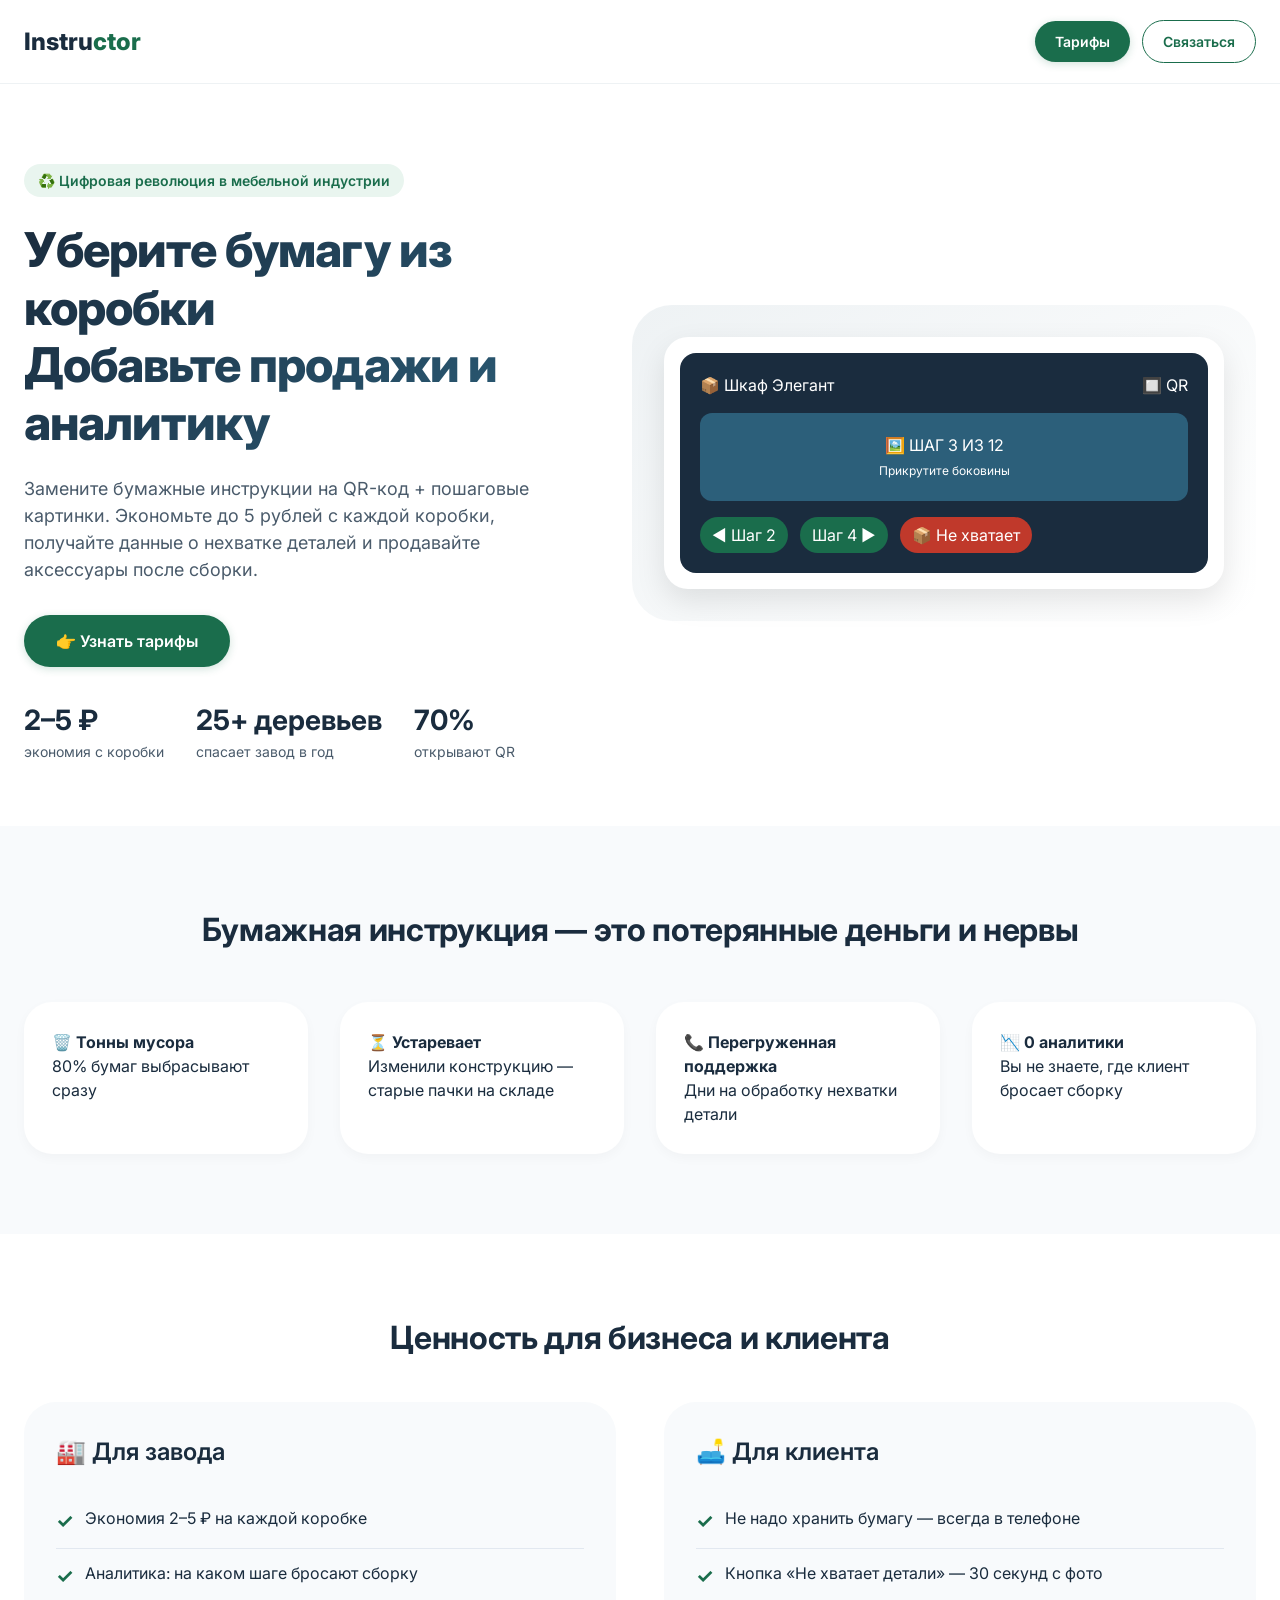
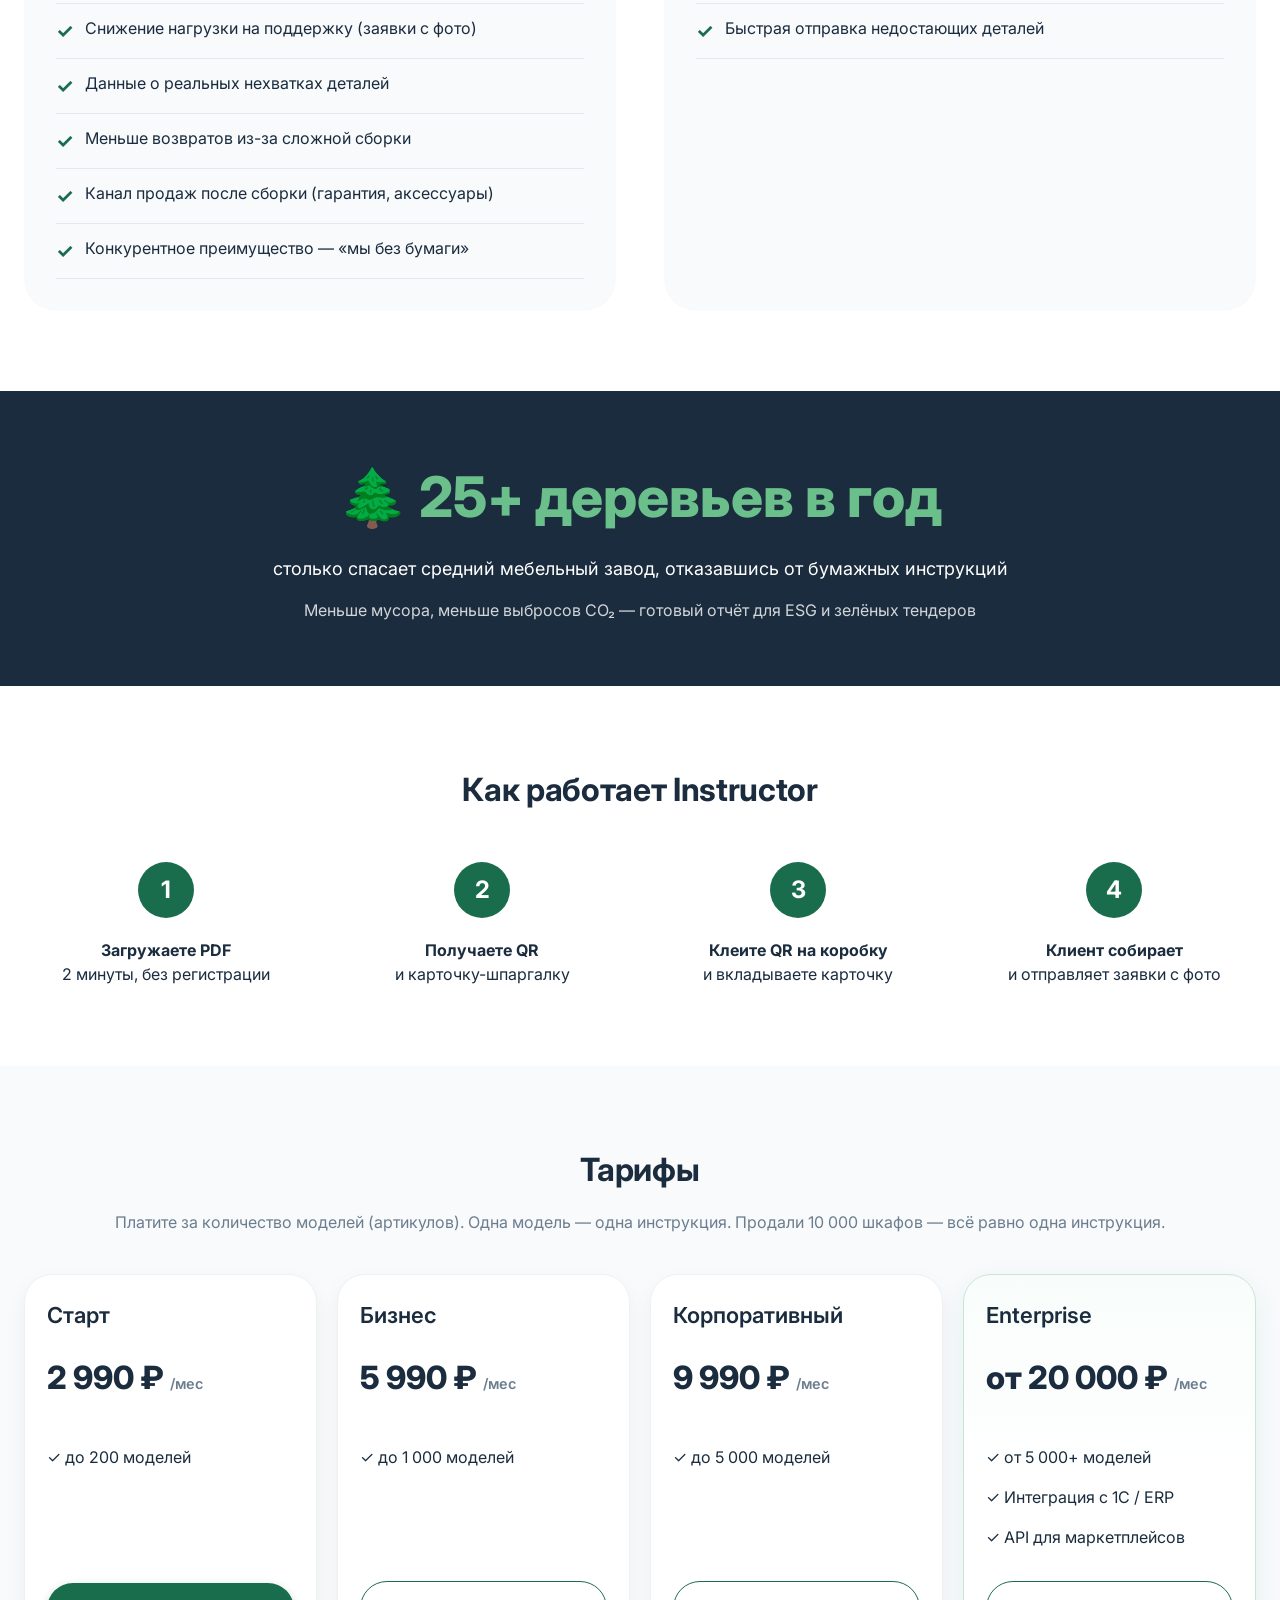
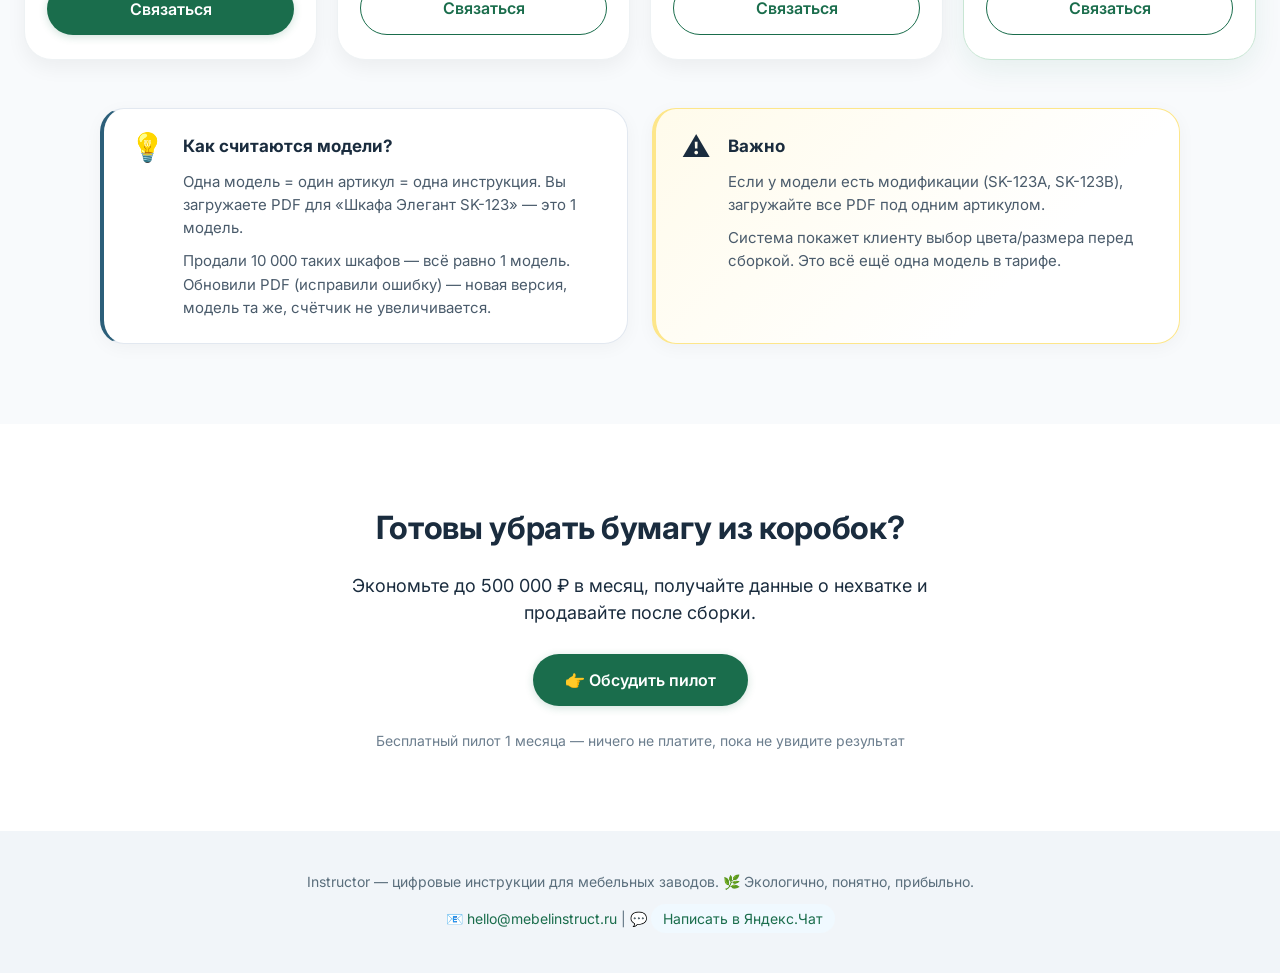
==== index.html @ 92c06095 "ref on discussion" ====
<!DOCTYPE html>
<html lang="ru">
<head>
    <meta charset="UTF-8">
    <meta name="viewport" content="width=device-width, initial-scale=1.0, viewport-fit=cover">
    <title>Instructor — цифровые инструкции для мебельных заводов</title>
    <link rel="icon" href="assets/icons/favicon.svg" type="image/svg+xml">
    <link rel="preconnect" href="https://fonts.googleapis.com">
    <link rel="preconnect" href="https://fonts.gstatic.com" crossorigin>
    <link href="https://fonts.googleapis.com/css2?family=Inter:opsz,wght@14..32,300;14..32,400;14..32,600;14..32,700;14..32,800&display=swap" rel="stylesheet">
    <link rel="stylesheet" href="assets/css/landing.css">
</head>
<body>
<!-- Демо для пилота (прямые URL, не в меню): consumer/?id=demo — сборка; producer/ — кабинет завода -->

<header class="header">
    <div class="container header-inner">
        <a href="./" class="logo">Instru<span>ctor</span></a>
        <div class="nav-links">
            <a href="#try" class="btn btn-primary" style="padding: 10px 20px;">Тарифы</a>
            <a href="#contact" class="btn btn-outline" style="padding: 10px 20px;">Связаться</a>
        </div>
    </div>
</header>

<main>
    <section class="hero">
        <div class="container hero-grid">
            <div class="hero-content">
                <div class="hero-badge">♻️ Цифровая революция в мебельной индустрии</div>
                <h1>Уберите бумагу из коробки<br>Добавьте продажи и аналитику</h1>
                <p class="hero-text">Замените бумажные инструкции на QR-код + пошаговые картинки. Экономьте до 5 рублей с каждой коробки, получайте данные о нехватке деталей и продавайте аксессуары после сборки.</p>
                <a href="#try" class="btn btn-primary">👉 Узнать тарифы</a>
                <div class="hero-stats">
                    <div class="stat"><strong>2–5 ₽</strong> экономия с коробки</div>
                    <div class="stat"><strong>25+ деревьев</strong> спасает завод в год</div>
                    <div class="stat"><strong>70%</strong> открывают QR</div>
                </div>
            </div>
            <div class="hero-image">
                <div style="background: #fff; border-radius: 24px; padding: 16px; box-shadow: 0 12px 30px rgba(0,0,0,0.1);">
                    <div style="background: #1a2c3e; border-radius: 16px; padding: 20px; color: white;">
                        <div style="display: flex; justify-content: space-between;">
                            <span>📦 Шкаф Элегант</span>
                            <span>🔲 QR</span>
                        </div>
                        <div style="margin: 16px 0; background: #2c5f7a; border-radius: 12px; padding: 20px; text-align: center;">
                            🖼️ ШАГ 3 ИЗ 12<br>
                            <span style="font-size: 12px;">Прикрутите боковины</span>
                        </div>
                        <div style="display: flex; gap: 12px; flex-wrap: wrap;">
                            <span style="background: #1a6d4c; padding: 6px 12px; border-radius: 40px;">◀ Шаг 2</span>
                            <span style="background: #1a6d4c; padding: 6px 12px; border-radius: 40px;">Шаг 4 ▶</span>
                            <span style="background: #c0392b; padding: 6px 12px; border-radius: 40px;">📦 Не хватает</span>
                        </div>
                    </div>
                </div>
            </div>
        </div>
    </section>

    <section class="problem">
        <div class="container">
            <h2 style="text-align: center;">Бумажная инструкция — это потерянные деньги и нервы</h2>
            <div class="problem-grid">
                <div class="problem-card">🗑️ <strong>Тонны мусора</strong><br>80% бумаг выбрасывают сразу</div>
                <div class="problem-card">⏳ <strong>Устаревает</strong><br>Изменили конструкцию — старые пачки на складе</div>
                <div class="problem-card">📞 <strong>Перегруженная поддержка</strong><br>Дни на обработку нехватки детали</div>
                <div class="problem-card">📉 <strong>0 аналитики</strong><br>Вы не знаете, где клиент бросает сборку</div>
            </div>
        </div>
    </section>

    <section class="value">
        <div class="container">
            <h2 style="text-align: center;">Ценность для бизнеса и клиента</h2>
            <div class="value-grid">
                <div class="value-col">
                    <h3>🏭 Для завода</h3>
                    <ul class="value-list">
                        <li><span class="check">✓</span> Экономия 2–5 ₽ на каждой коробке</li>
                        <li><span class="check">✓</span> Аналитика: на каком шаге бросают сборку</li>
                        <li><span class="check">✓</span> Снижение нагрузки на поддержку (заявки с фото)</li>
                        <li><span class="check">✓</span> Данные о реальных нехватках деталей</li>
                        <li><span class="check">✓</span> Меньше возвратов из-за сложной сборки</li>
                        <li><span class="check">✓</span> Канал продаж после сборки (гарантия, аксессуары)</li>
                        <li><span class="check">✓</span> Конкурентное преимущество — «мы без бумаги»</li>
                    </ul>
                </div>
                <div class="value-col">
                    <h3>🛋️ Для клиента</h3>
                    <ul class="value-list">
                        <li><span class="check">✓</span> Не надо хранить бумагу — всегда в телефоне</li>
                        <li><span class="check">✓</span> Кнопка «Не хватает детали» — 30 секунд с фото</li>
                        <li><span class="check">✓</span> Быстрая отправка недостающих деталей</li>
                    </ul>
                </div>
            </div>
        </div>
    </section>

    <section class="eco">
        <div class="container">
            <div class="eco-number">🌲 25+ деревьев в год</div>
            <p style="font-size: 18px; margin: 16px 0;">столько спасает средний мебельный завод, отказавшись от бумажных инструкций</p>
            <p style="opacity: 0.8;">Меньше мусора, меньше выбросов CO₂ — готовый отчёт для ESG и зелёных тендеров</p>
        </div>
    </section>

    <section class="how">
        <div class="container">
            <h2 style="text-align: center;">Как работает Instructor</h2>
            <div class="steps">
                <div class="step"><div class="step-number">1</div> <strong>Загружаете PDF</strong><br>2 минуты, без регистрации</div>
                <div class="step"><div class="step-number">2</div> <strong>Получаете QR</strong><br>и карточку-шпаргалку</div>
                <div class="step"><div class="step-number">3</div> <strong>Клеите QR на коробку</strong><br>и вкладываете карточку</div>
                <div class="step"><div class="step-number">4</div> <strong>Клиент собирает</strong><br>и отправляет заявки с фото</div>
            </div>
        </div>
    </section>

    <section class="pricing" id="try">
        <div class="container">
            <h2 style="text-align: center;">Тарифы</h2>
            <p style="text-align: center; color: #6c7e8e; margin-bottom: 40px;">
                Платите за количество моделей (артикулов). Одна модель — одна инструкция. 
                Продали 10 000 шкафов — всё равно одна инструкция.
            </p>
            
            <div class="pricing-grid">
                <div class="plan">
                    <h3>Старт</h3>
                    <div class="plan-price">2 990 ₽ <span class="period">/мес</span></div>
                    <ul>
                        <li>✓ до 200 моделей</li>
                    </ul>
                    <a href="#contact" class="btn btn-primary">Связаться</a>
                </div>
                
                <!-- Бизнес -->
                <div class="plan">
                    <h3>Бизнес</h3>
                    <div class="plan-price">5 990 ₽ <span class="period">/мес</span></div>
                    <ul>
                        <li>✓ до 1 000 моделей</li>
                    </ul>
                    <a href="#contact" class="btn btn-outline">Связаться</a>
                </div>
                
                <!-- Корпоративный -->
                <div class="plan">
                    <h3>Корпоративный</h3>
                    <div class="plan-price">9 990 ₽ <span class="period">/мес</span></div>
                    <ul>
                        <li>✓ до 5 000 моделей</li>
                    </ul>
                    <a href="#contact" class="btn btn-outline">Связаться</a>
                </div>
                
                <!-- Enterprise -->
                <div class="plan enterprise">
                    <h3>Enterprise</h3>
                    <div class="plan-price">от 20 000 ₽ <span class="period">/мес</span></div>
                    <ul>
                        <li>✓ от 5 000+ моделей</li>
                        <li>✓ Интеграция с 1С / ERP</li>
                        <li>✓ API для маркетплейсов</li>
                    </ul>
                    <a href="#contact" class="btn btn-outline">Связаться</a>
                </div>
            </div>

            <div class="pricing-notes">
                <div class="pricing-note pricing-note--info">
                    <div class="pricing-note__icon" aria-hidden="true">💡</div>
                    <div class="pricing-note__body">
                        <strong class="pricing-note__title">Как считаются модели?</strong>
                        <p>Одна модель = один артикул = одна инструкция. Вы загружаете PDF для «Шкафа Элегант SK-123» — это 1 модель.</p>
                        <p>Продали 10 000 таких шкафов — всё равно 1 модель. Обновили PDF (исправили ошибку) — новая версия, модель та же, счётчик не увеличивается.</p>
                    </div>
                </div>
                <div class="pricing-note pricing-note--warning">
                    <div class="pricing-note__icon" aria-hidden="true">⚠️</div>
                    <div class="pricing-note__body">
                        <strong class="pricing-note__title">Важно</strong>
                        <p>Если у модели есть модификации (SK-123A, SK-123B), загружайте все PDF под одним артикулом.</p>
                        <p>Система покажет клиенту выбор цвета/размера перед сборкой. Это всё ещё одна модель в тарифе.</p>
                    </div>
                </div>
            </div>
        </div>
    </section>
    
    <section class="cta">
        <div class="container">
            <h2>Готовы убрать бумагу из коробок?</h2>
            <p style="font-size: 18px; margin: 20px auto; max-width: 600px;">Экономьте до 500 000 ₽ в месяц, получайте данные о нехватке и продавайте после сборки.</p>
            <a href="https://yandex.ru/chat/p/63ae4600-350b-9469-6285-ab6e3f4d2709?utm_source=invite" class="btn btn-primary" style="margin-top: 8px;" target="_blank" rel="noopener noreferrer">👉 Обсудить пилот</a>
            <p style="margin-top: 24px; font-size: 14px; color: #6c7e8e;">Бесплатный пилот 1 месяца — ничего не платите, пока не увидите результат</p>
        </div>
    </section>
</main>

<footer class="footer" id="contact">
    <div class="container">
        <p>Instructor — цифровые инструкции для мебельных заводов. 🌿 Экологично, понятно, прибыльно.</p>
        <p style="margin-top: 12px;">
            📧 <a href="mailto:hello@mebelinstruct.ru" style="color: #1a6d4c; text-decoration: none;">hello@mebelinstruct.ru</a> 
            | 💬 <a href="https://yandex.ru/chat/p/63ae4600-350b-9469-6285-ab6e3f4d2709?utm_source=invite" target="_blank" style="color: #1a6d4c; text-decoration: none; background: #f0f9ff; padding: 4px 12px; border-radius: 40px; display: inline-block;">Написать в Яндекс.Чат</a>
        </p>
    </div>
</footer>

</body>
</html>
---- assets/css/landing.css ----
* {
  margin: 0;
  padding: 0;
  box-sizing: border-box;
}

body {
  font-family: 'Inter', sans-serif;
  background: #ffffff;
  color: #1a2c3e;
  line-height: 1.5;
  scroll-behavior: smooth;
}

.container {
  max-width: 1280px;
  margin: 0 auto;
  padding: 0 24px;
}

h1 {
  font-size: 48px;
  font-weight: 800;
  line-height: 1.2;
  letter-spacing: -0.02em;
  background: linear-gradient(135deg, #1a2c3e 0%, #2c5f7a 100%);
  background-clip: text;
  -webkit-background-clip: text;
  color: transparent;
}

h2 {
  font-size: 32px;
  font-weight: 700;
  letter-spacing: -0.01em;
  margin-bottom: 16px;
}

h3 {
  font-size: 22px;
  font-weight: 600;
  margin-bottom: 12px;
}

@media (max-width: 768px) {
  h1 { font-size: 32px; }
  h2 { font-size: 26px; }
  h3 { font-size: 20px; }
}

.btn {
  display: inline-block;
  padding: 14px 32px;
  border-radius: 60px;
  font-weight: 600;
  text-decoration: none;
  transition: all 0.2s ease;
  font-size: 16px;
  cursor: pointer;
  border: none;
}

.btn-primary {
  background: #1a6d4c;
  color: white;
  box-shadow: 0 2px 8px rgba(26, 109, 76, 0.2);
}

.btn-primary:hover {
  background: #0f543a;
  transform: translateY(-2px);
}

.btn-outline {
  background: transparent;
  border: 1.5px solid #1a6d4c;
  color: #1a6d4c;
}

.btn-outline:hover {
  background: #e9f5ef;
}

.header {
  padding: 20px 0;
  border-bottom: 1px solid #eef2f4;
  position: sticky;
  top: 0;
  background: rgba(255, 255, 255, 0.95);
  backdrop-filter: blur(8px);
  z-index: 50;
}

.header-inner {
  display: flex;
  justify-content: space-between;
  align-items: center;
}

.logo {
  font-size: 24px;
  font-weight: 800;
  color: #1a2c3e;
  text-decoration: none;
}

.logo span {
  color: #1a6d4c;
}

.hero {
  padding: 80px 0 64px;
}

.hero-grid {
  display: flex;
  align-items: center;
  gap: 48px;
  flex-wrap: wrap;
}

.hero-content {
  flex: 1;
}

.hero-badge {
  background: #e9f5ef;
  color: #1a6d4c;
  padding: 6px 14px;
  border-radius: 40px;
  font-size: 14px;
  font-weight: 600;
  display: inline-block;
  margin-bottom: 24px;
}

.hero-text {
  font-size: 18px;
  color: #4a5b6b;
  margin: 24px 0 32px;
}

.hero-stats {
  display: flex;
  gap: 32px;
  margin-top: 32px;
}

.stat {
  font-size: 14px;
  color: #4a5b6b;
}

.stat strong {
  font-size: 28px;
  color: #1a2c3e;
  display: block;
}

.hero-image {
  flex: 1;
  background: linear-gradient(145deg, #eef2f4 0%, #ffffff 100%);
  border-radius: 40px;
  padding: 32px;
  text-align: center;
}

.problem {
  background: #f8fafc;
  padding: 80px 0;
}

.problem-grid {
  display: grid;
  grid-template-columns: repeat(auto-fit, minmax(260px, 1fr));
  gap: 32px;
  margin-top: 48px;
}

.problem-card {
  background: white;
  padding: 28px;
  border-radius: 28px;
  box-shadow: 0 4px 12px rgba(0, 0, 0, 0.03);
}

.value {
  padding: 80px 0;
}

.value-grid {
  display: grid;
  grid-template-columns: 1fr 1fr;
  gap: 48px;
  margin-top: 40px;
}

.value-col {
  background: #f8fafc;
  border-radius: 32px;
  padding: 32px;
}

.value-col h3 {
  font-size: 24px;
  margin-bottom: 24px;
  display: flex;
  align-items: center;
  gap: 12px;
}

.value-list {
  list-style: none;
}

.value-list li {
  padding: 12px 0;
  border-bottom: 1px solid #e2e8f0;
  display: flex;
  gap: 12px;
  align-items: flex-start;
}

.check {
  color: #1a6d4c;
  font-weight: bold;
  font-size: 20px;
}

.eco {
  background: #1a2c3e;
  color: white;
  padding: 64px 0;
  text-align: center;
}

.eco-number {
  font-size: 56px;
  font-weight: 800;
  color: #6abf8a;
}

.how {
  padding: 80px 0;
}

.steps {
  display: grid;
  grid-template-columns: repeat(auto-fit, minmax(200px, 1fr));
  gap: 32px;
  margin-top: 48px;
}

.step {
  text-align: center;
}

.step-number {
  width: 56px;
  height: 56px;
  background: #1a6d4c;
  color: white;
  border-radius: 60px;
  display: flex;
  align-items: center;
  justify-content: center;
  font-size: 24px;
  font-weight: 700;
  margin: 0 auto 20px;
}

.pricing {
  background: #f8fafc;
  padding: 80px 0;
}

.pricing-grid {
  display: grid;
  grid-template-columns: repeat(4, minmax(0, 1fr));
  gap: 20px;
  margin-top: 40px;
  align-items: stretch;
}

.plan {
  background: white;
  border-radius: 28px;
  padding: 24px 22px;
  box-shadow: 0 8px 20px rgba(0, 0, 0, 0.05);
  border: 1px solid #eef2f4;
  display: flex;
  flex-direction: column;
  min-width: 0;
}

.plan.enterprise {
  border-color: #c8e6d4;
  background: linear-gradient(180deg, #f8fdfb 0%, #ffffff 55%);
  box-shadow: 0 10px 28px rgba(26, 109, 76, 0.08);
}

.plan > a.btn {
  margin-top: auto;
  width: 100%;
  text-align: center;
  box-sizing: border-box;
}

.plan-price {
  font-size: clamp(26px, 2.5vw, 34px);
  font-weight: 800;
  margin: 16px 0;
  line-height: 1.15;
}

.plan-price .period {
  font-size: 0.45em;
  font-weight: 600;
  color: #6c7e8e;
  white-space: nowrap;
}

.pricing-notes {
  display: grid;
  grid-template-columns: 1fr 1fr;
  gap: 24px;
  margin-top: 48px;
  max-width: 1080px;
  margin-left: auto;
  margin-right: auto;
}

.pricing-note {
  display: flex;
  gap: 18px;
  align-items: flex-start;
  background: #ffffff;
  border-radius: 24px;
  padding: 24px 26px;
  border: 1px solid #e2e8f0;
  box-shadow: 0 4px 18px rgba(0, 0, 0, 0.04);
}

.pricing-note--info {
  border-left: 4px solid #2c5f7a;
}

.pricing-note--warning {
  border-left: 4px solid #f59e0b;
  background: linear-gradient(135deg, #fffbeb 0%, #ffffff 70%);
  border-color: #fde68a;
}

.pricing-note__icon {
  font-size: 28px;
  line-height: 1;
  flex-shrink: 0;
}

.pricing-note__body {
  font-size: 15px;
  line-height: 1.55;
  color: #4a5b6b;
}

.pricing-note__title {
  display: block;
  font-size: 17px;
  color: #1a2c3e;
  margin-bottom: 10px;
}

.pricing-note__body p {
  margin: 0 0 10px;
}

.pricing-note__body p:last-child {
  margin-bottom: 0;
}

.plan ul {
  list-style: none;
  margin: 24px 0;
}

.plan li {
  padding: 8px 0;
  display: flex;
  gap: 8px;
}

.cta {
  padding: 80px 0;
  text-align: center;
}

.footer {
  background: #f1f5f9;
  padding: 40px 0;
  text-align: center;
  font-size: 14px;
  color: #5a6e7c;
}

.nav-links {
  display: flex;
  gap: 12px;
  align-items: center;
  flex-wrap: wrap;
}

.nav-links a {
  font-size: 14px;
  font-weight: 600;
}

@media (max-width: 1100px) {
  .pricing-grid {
    grid-template-columns: repeat(2, minmax(0, 1fr));
  }
}

@media (max-width: 768px) {
  .value-grid {
    grid-template-columns: 1fr;
  }
  .hero-stats {
    flex-wrap: wrap;
  }

  .pricing-notes {
    grid-template-columns: 1fr;
    margin-top: 36px;
  }

  .pricing-grid {
    grid-template-columns: 1fr;
    gap: 16px;
  }
}
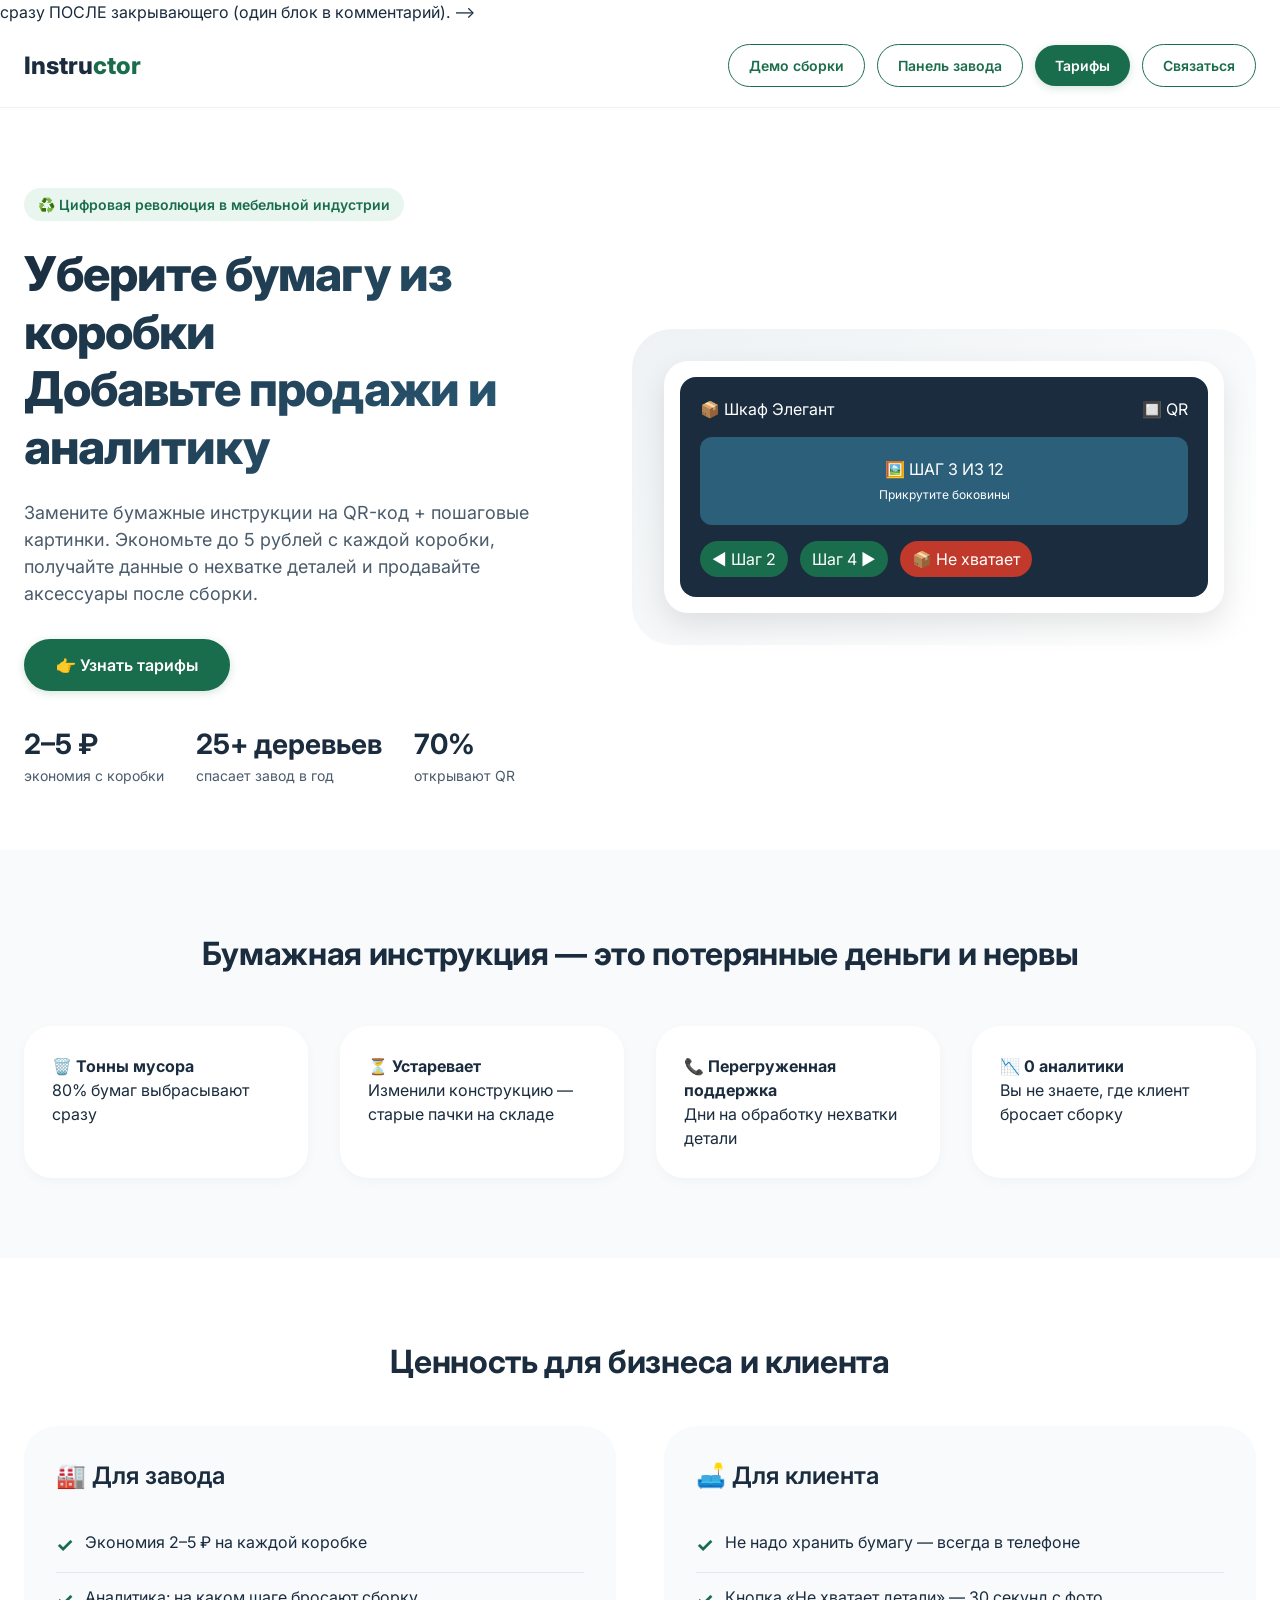
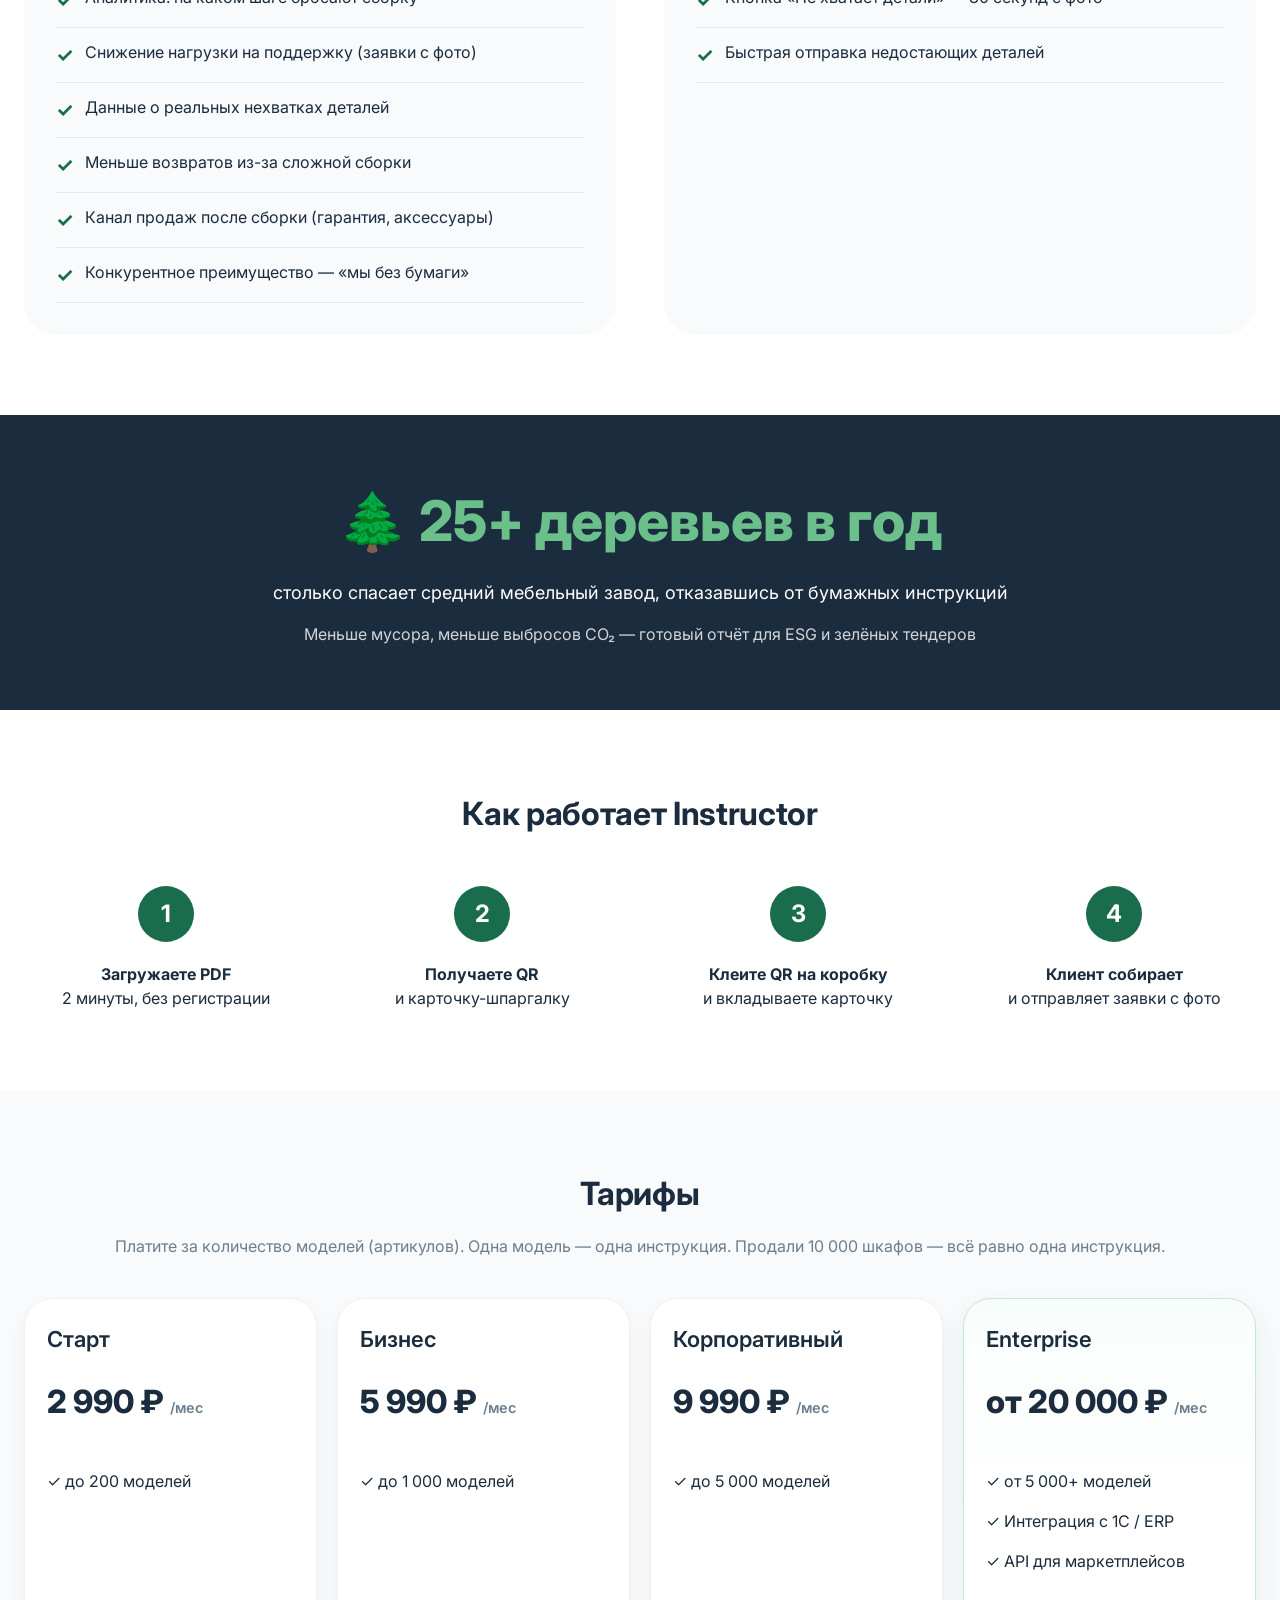
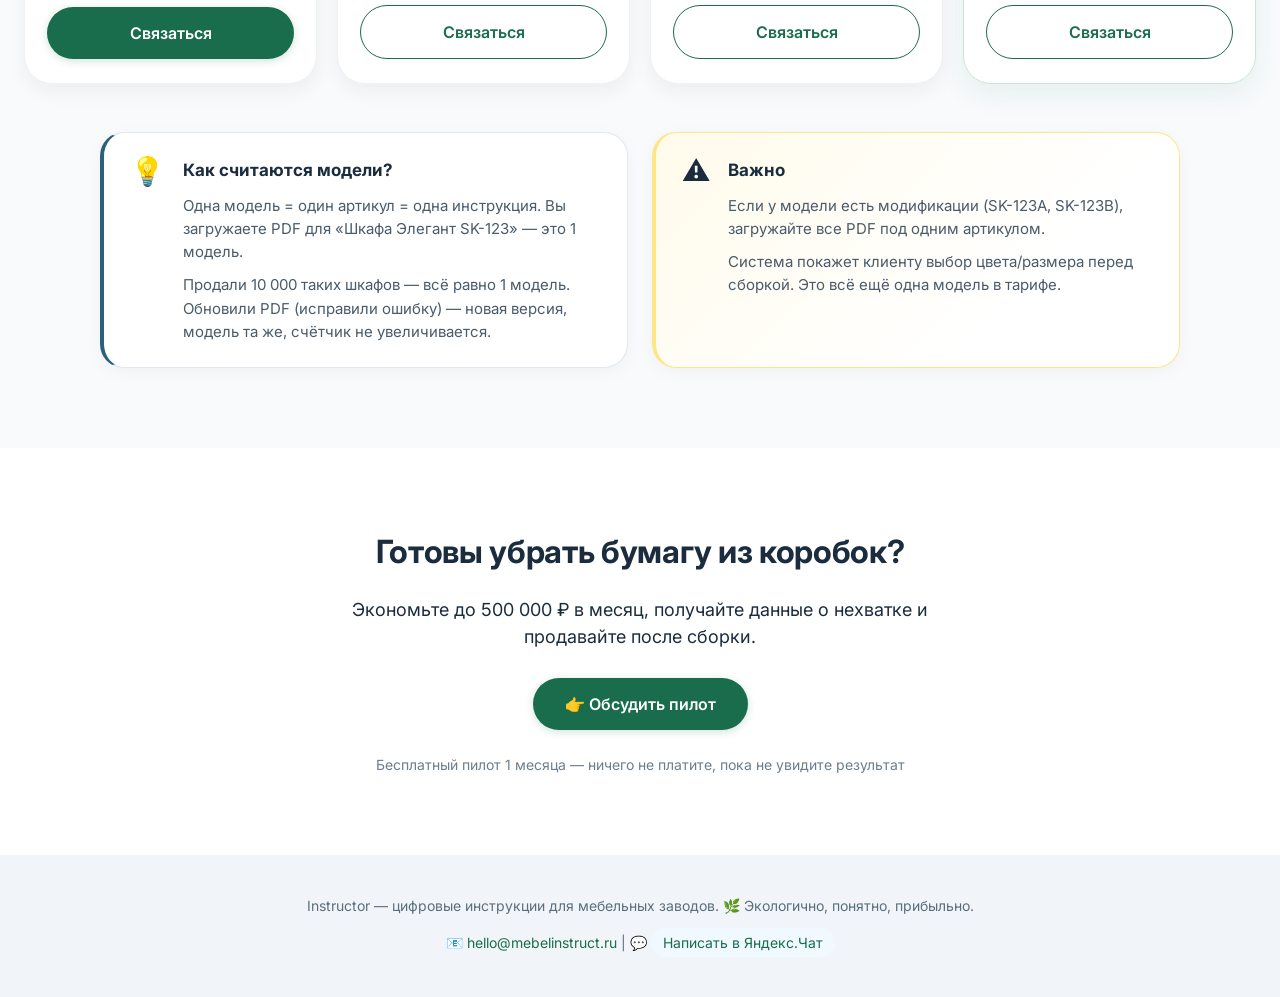
==== commit c990c03c: "temp fix" ====
--- a/index.html
+++ b/index.html
@@ -11,12 +11,21 @@
     <link rel="stylesheet" href="assets/css/landing.css">
 </head>
 <body>
-<!-- Демо для пилота (прямые URL, не в меню): consumer/?id=demo — сборка; producer/ — кабинет завода -->
+<!--
+  ЛЕНДИНГ — ДЕМО ДЛЯ КОМАНДЫ
+  Чтобы скрыть ссылки «Демо сборки» и «Панель завода» у клиентов:
+  добавьте символы <!-- сразу ПЕРЕД <div class="landing-demo-nav"> ниже
+  и символы --> сразу ПОСЛЕ закрывающего </div> (один блок в комментарий).
+-->
 
 <header class="header">
     <div class="container header-inner">
         <a href="./" class="logo">Instru<span>ctor</span></a>
         <div class="nav-links">
+            <div class="landing-demo-nav" style="display: flex; gap: 12px; flex-wrap: wrap; align-items: center;">
+                <a href="consumer/?id=demo" class="btn btn-outline" style="padding: 10px 20px;">Демо сборки</a>
+                <a href="producer/" class="btn btn-outline" style="padding: 10px 20px;">Панель завода</a>
+            </div>
             <a href="#try" class="btn btn-primary" style="padding: 10px 20px;">Тарифы</a>
             <a href="#contact" class="btn btn-outline" style="padding: 10px 20px;">Связаться</a>
         </div>
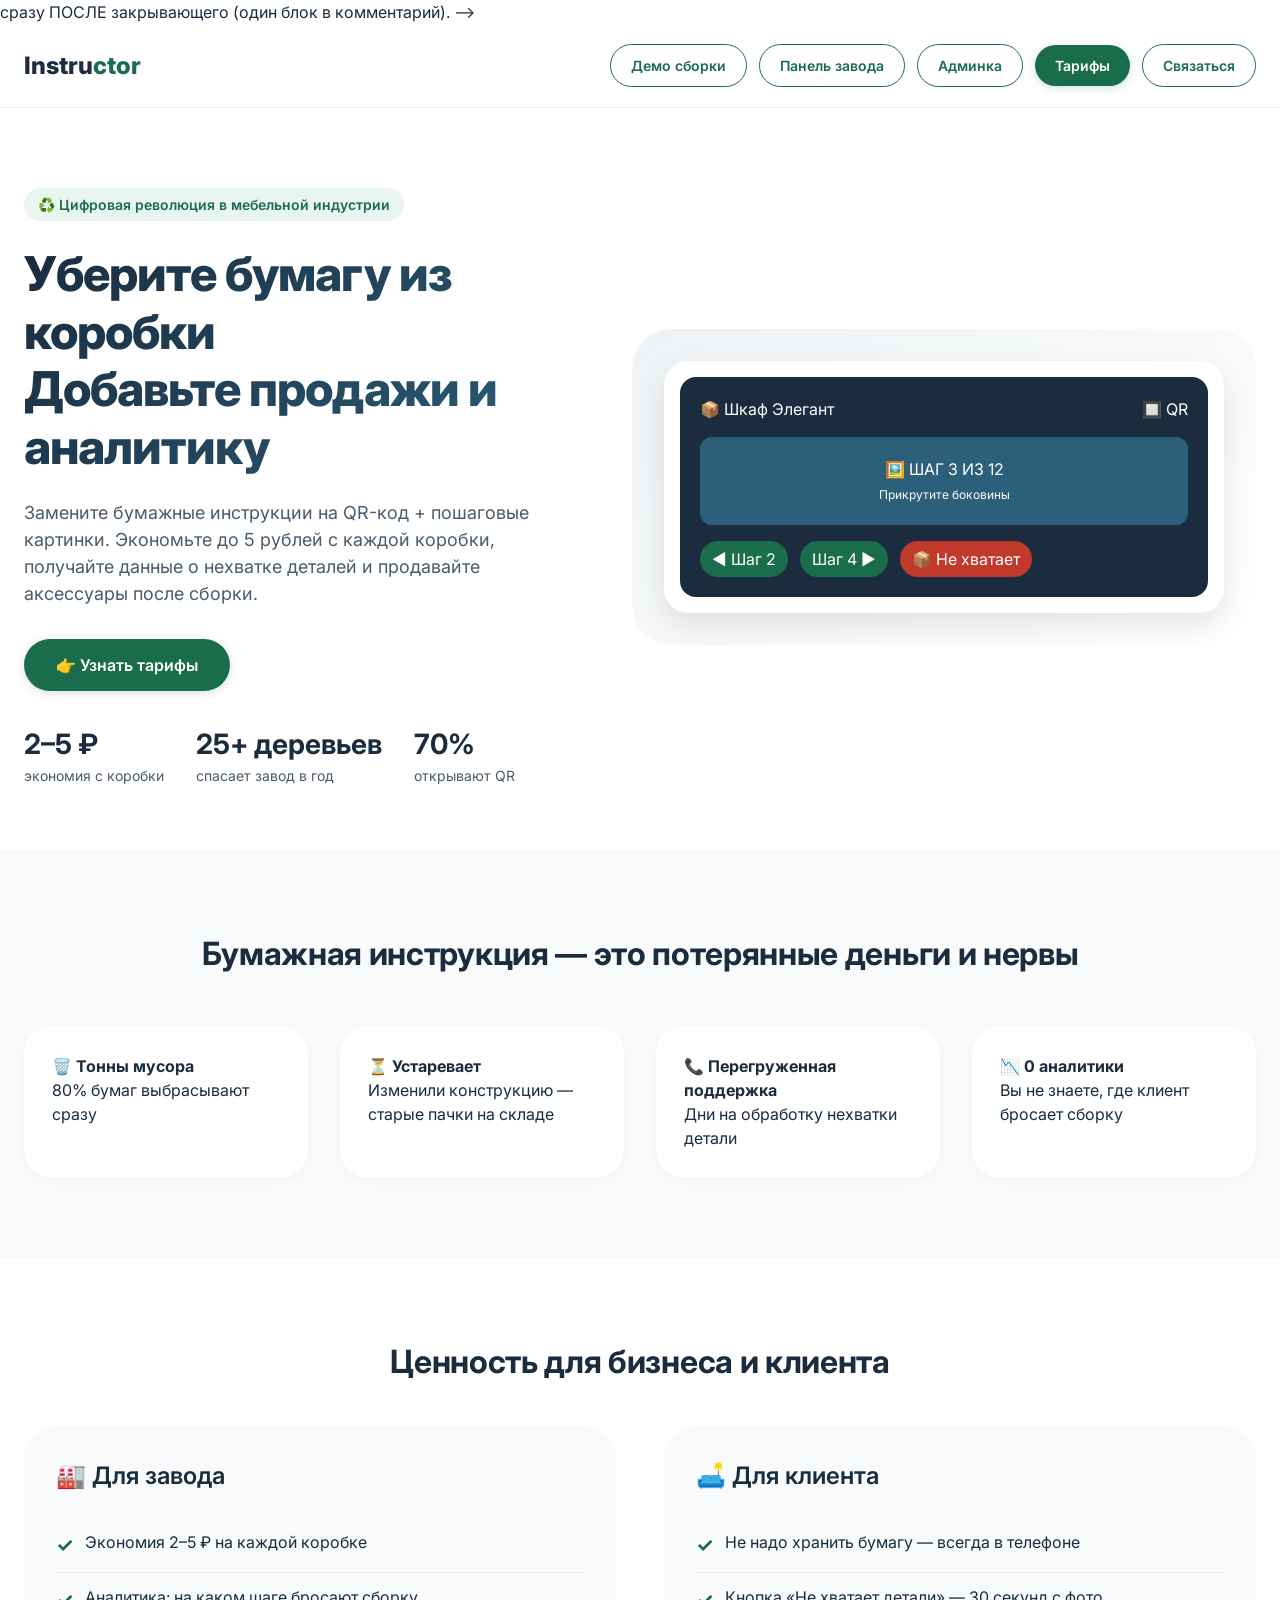
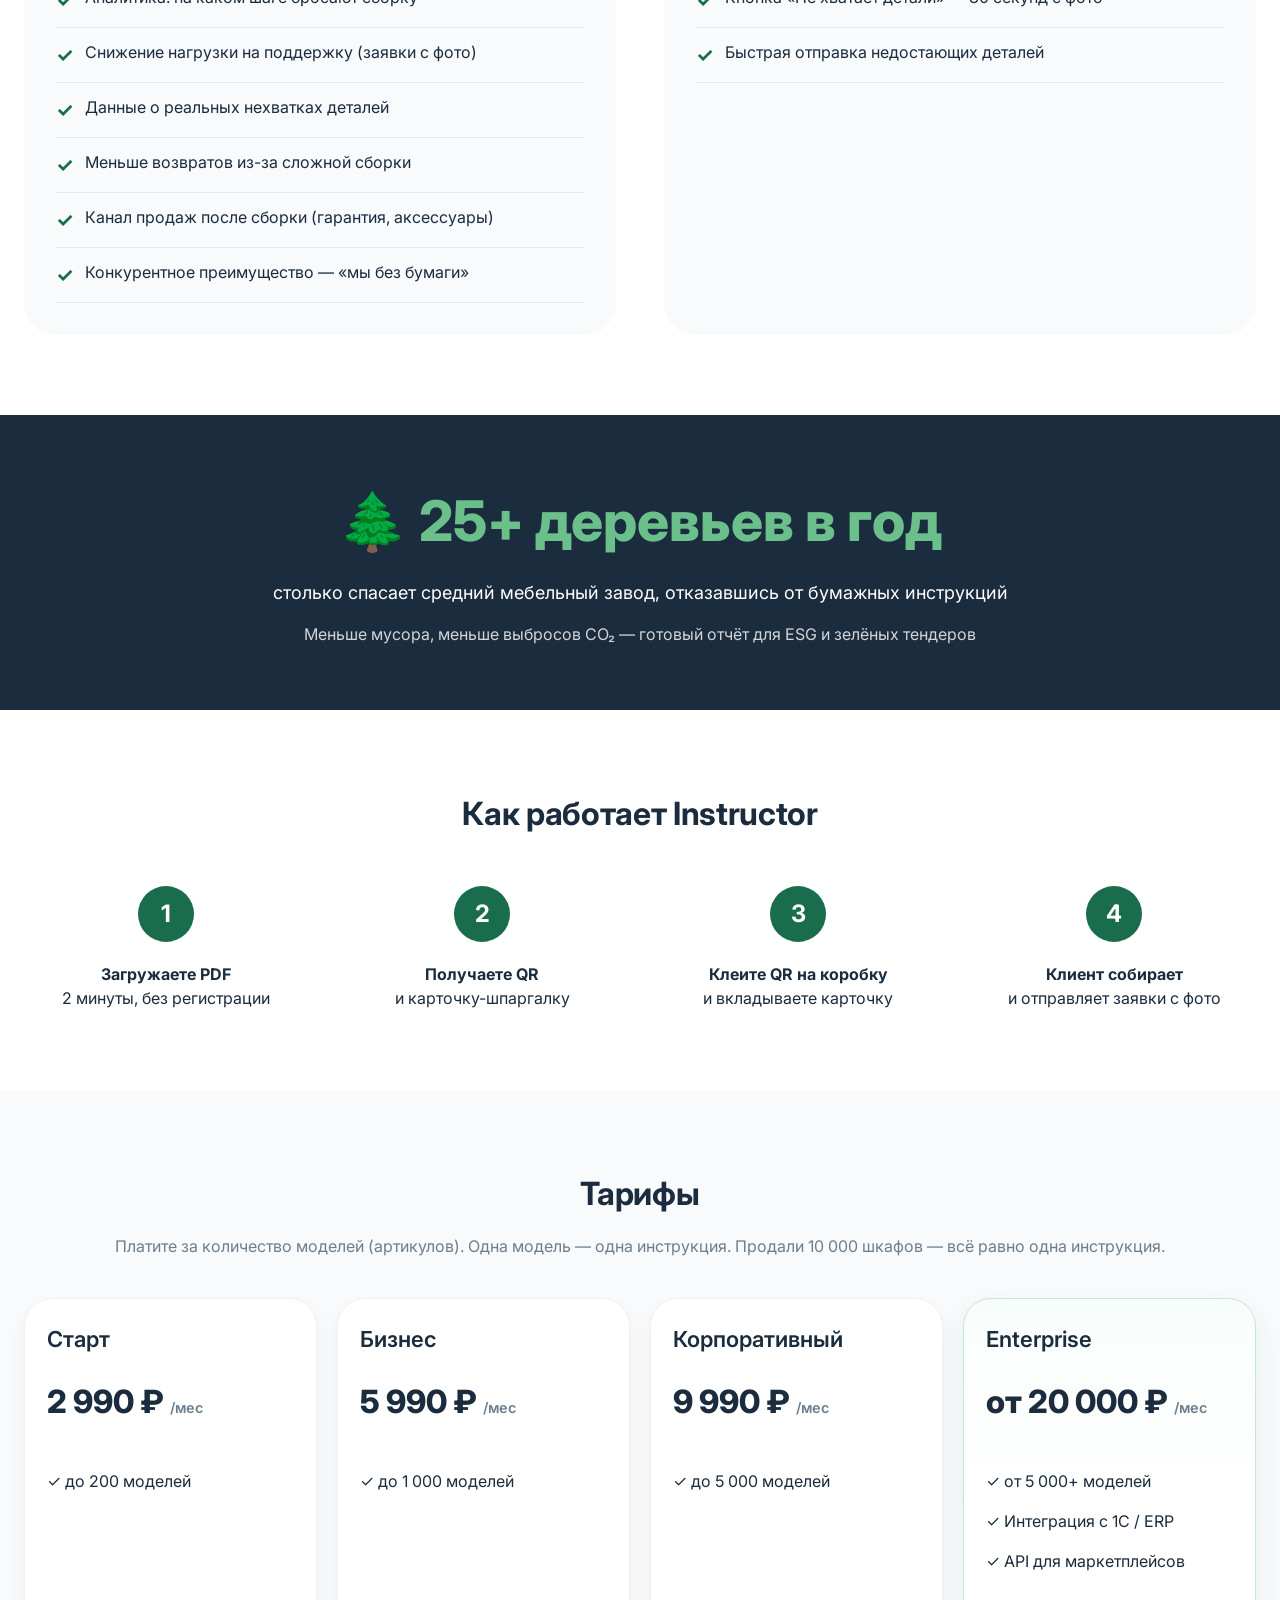
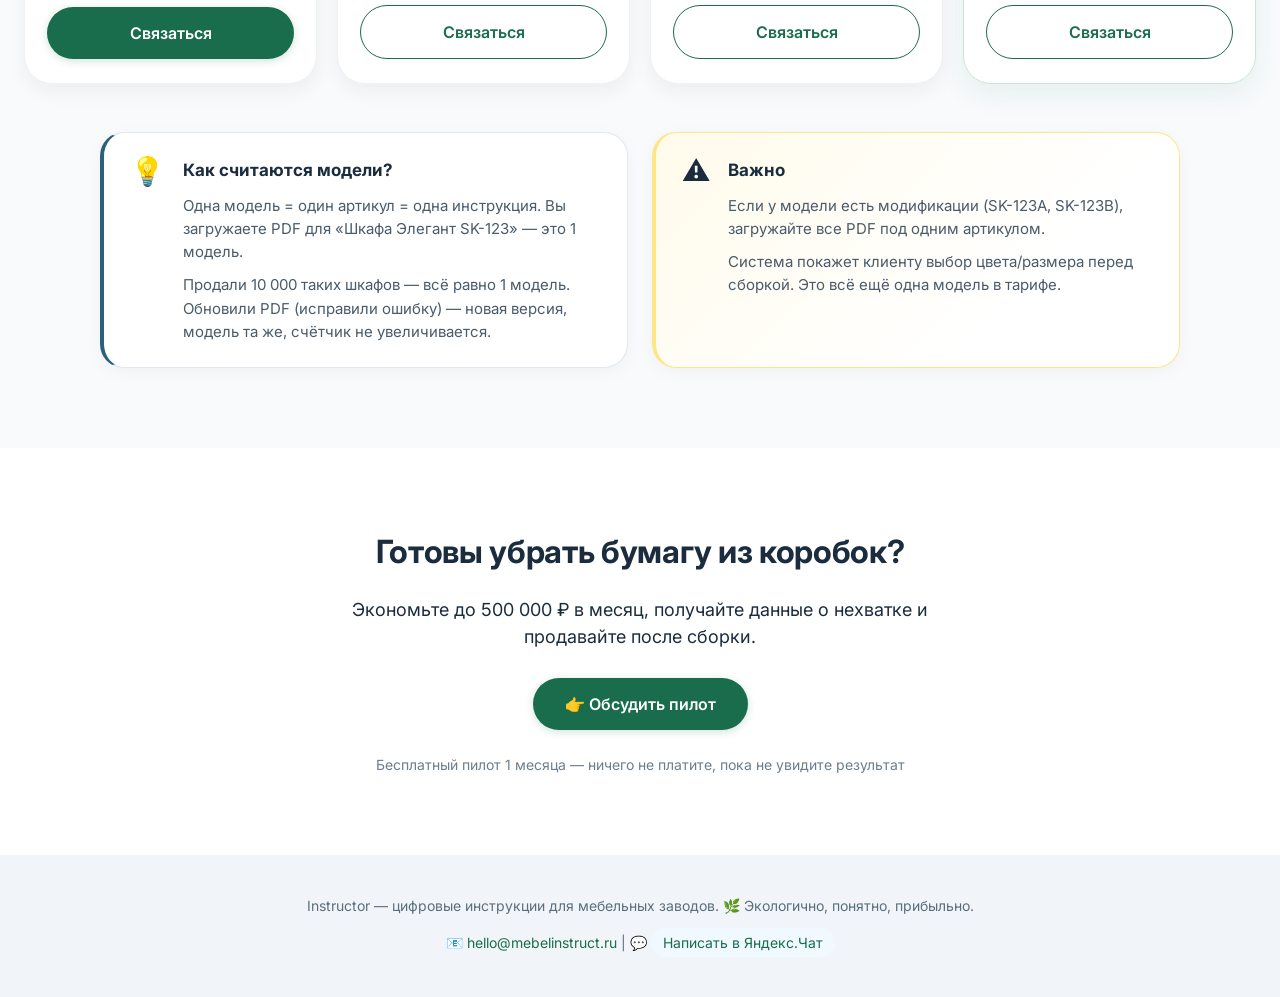
==== commit 4a069000: "admin panel. plan next development uder permissions" ====
--- a/index.html
+++ b/index.html
@@ -13,7 +13,7 @@
 <body>
 <!--
   ЛЕНДИНГ — ДЕМО ДЛЯ КОМАНДЫ
-  Чтобы скрыть ссылки «Демо сборки» и «Панель завода» у клиентов:
+  Чтобы скрыть ссылки демо (сборка / панель завода / админка) у клиентов:
   добавьте символы <!-- сразу ПЕРЕД <div class="landing-demo-nav"> ниже
   и символы --> сразу ПОСЛЕ закрывающего </div> (один блок в комментарий).
 -->
@@ -25,6 +25,7 @@
             <div class="landing-demo-nav" style="display: flex; gap: 12px; flex-wrap: wrap; align-items: center;">
                 <a href="consumer/?id=demo" class="btn btn-outline" style="padding: 10px 20px;">Демо сборки</a>
                 <a href="producer/" class="btn btn-outline" style="padding: 10px 20px;">Панель завода</a>
+                <a href="admin/" class="btn btn-outline" style="padding: 10px 20px;">Админка</a>
             </div>
             <a href="#try" class="btn btn-primary" style="padding: 10px 20px;">Тарифы</a>
             <a href="#contact" class="btn btn-outline" style="padding: 10px 20px;">Связаться</a>
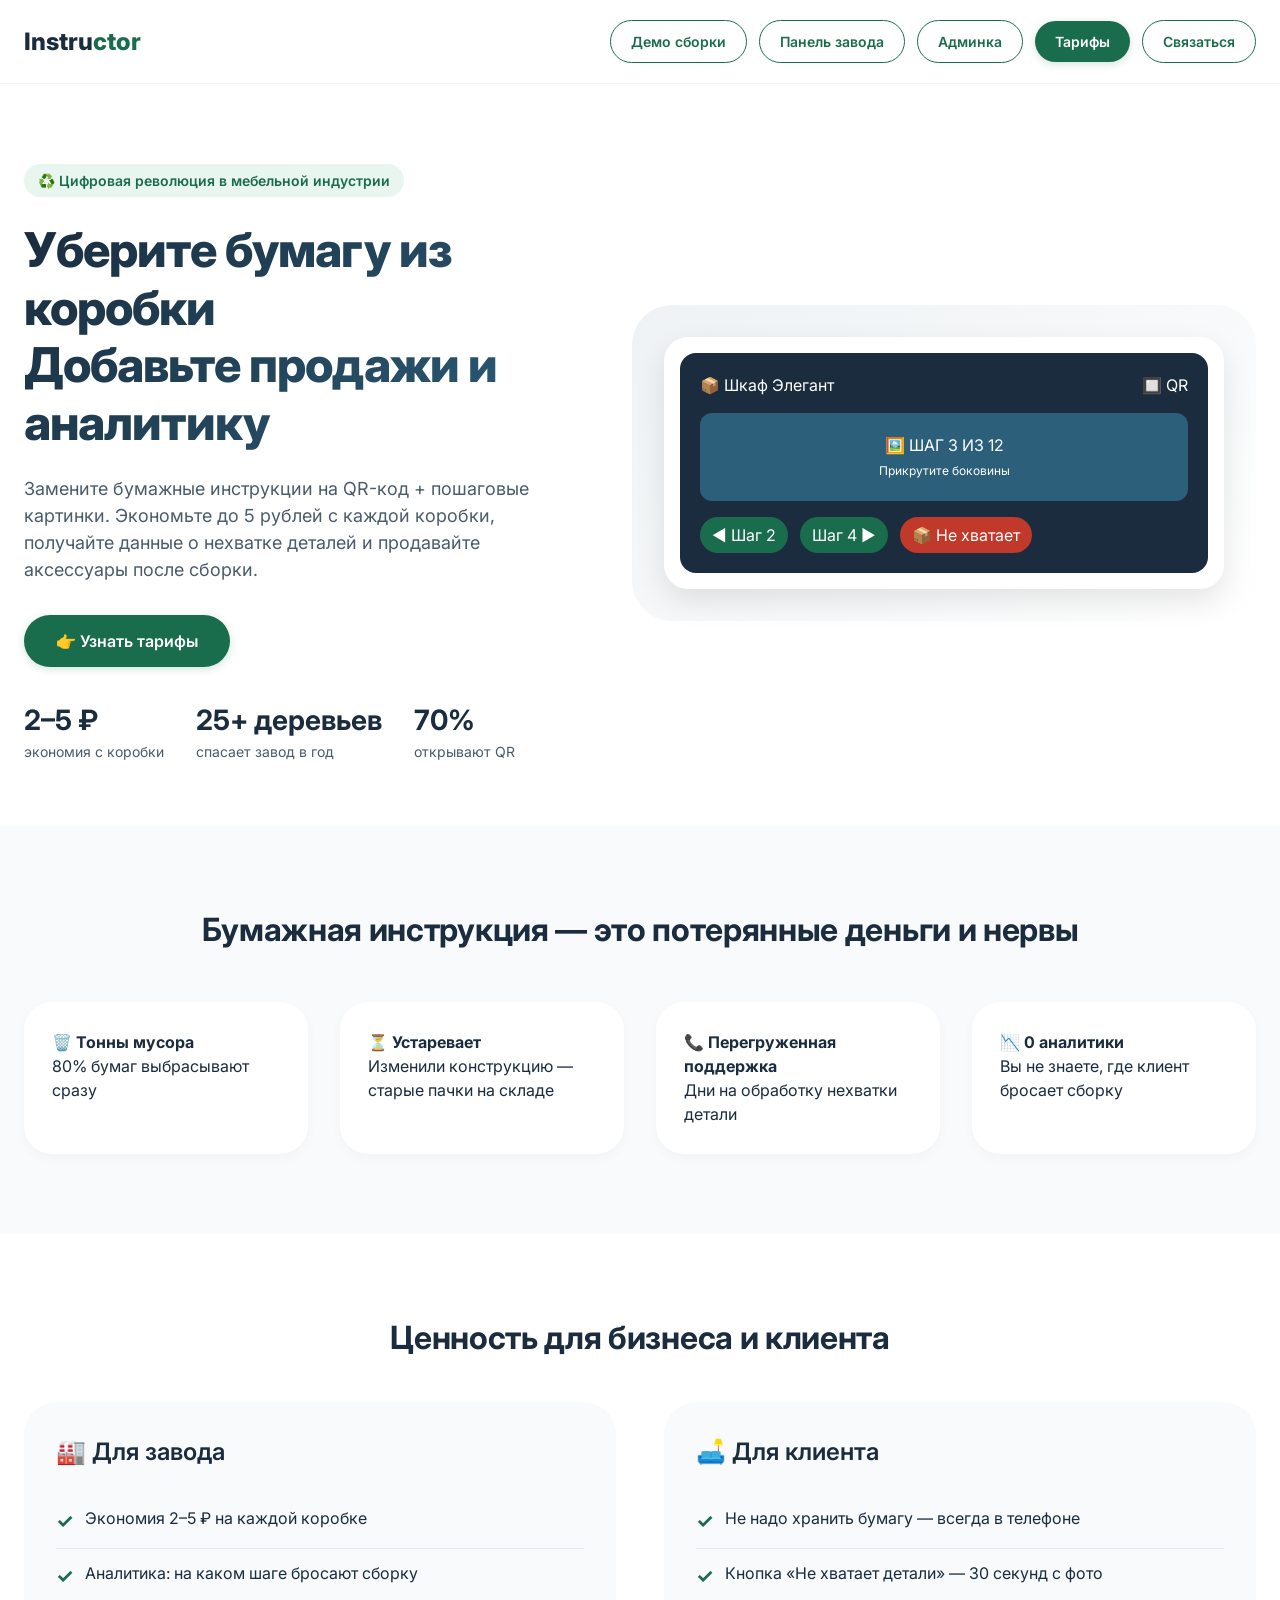
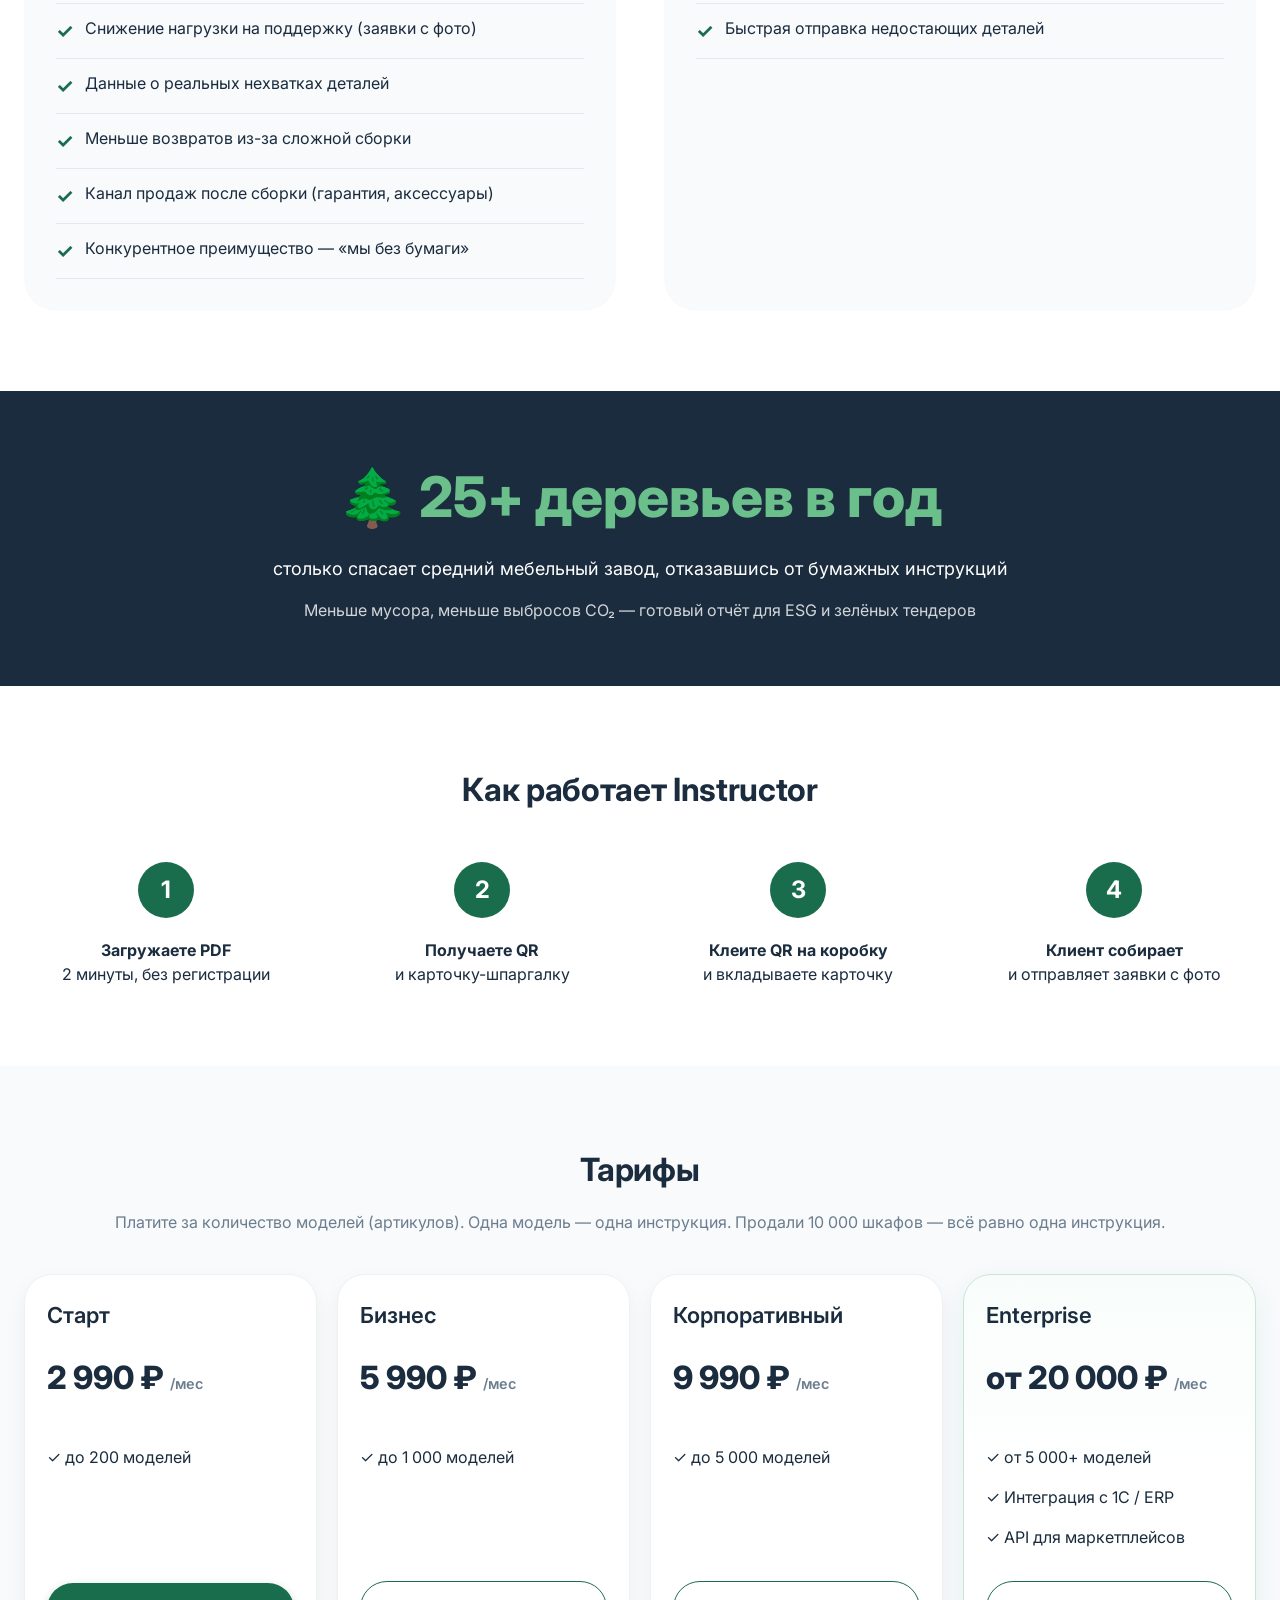
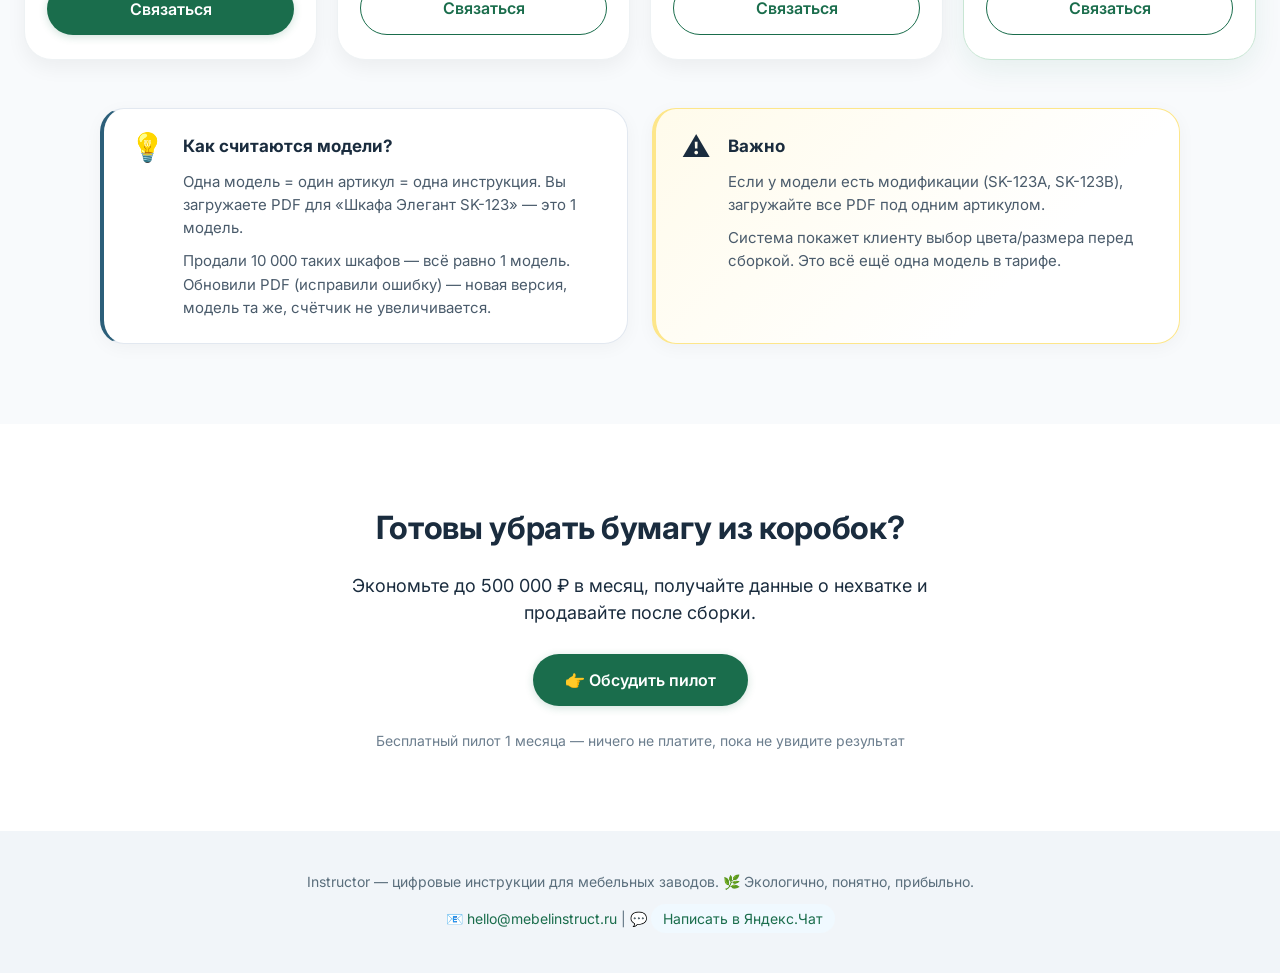
==== commit 6154cc84: "fix main page" ====
--- a/index.html
+++ b/index.html
@@ -14,9 +14,8 @@
 <!--
   ЛЕНДИНГ — ДЕМО ДЛЯ КОМАНДЫ
   Чтобы скрыть ссылки демо (сборка / панель завода / админка) у клиентов:
-  добавьте символы <!-- сразу ПЕРЕД <div class="landing-demo-nav"> ниже
-  и символы --> сразу ПОСЛЕ закрывающего </div> (один блок в комментарий).
--->
+  добавьте символы  сразу ПЕРЕД <div class="landing-demo-nav"> ниже
+  и символы  сразу ПОСЛЕ закрывающего </div> (один блок в комментарий).-->
 
 <header class="header">
     <div class="container header-inner">
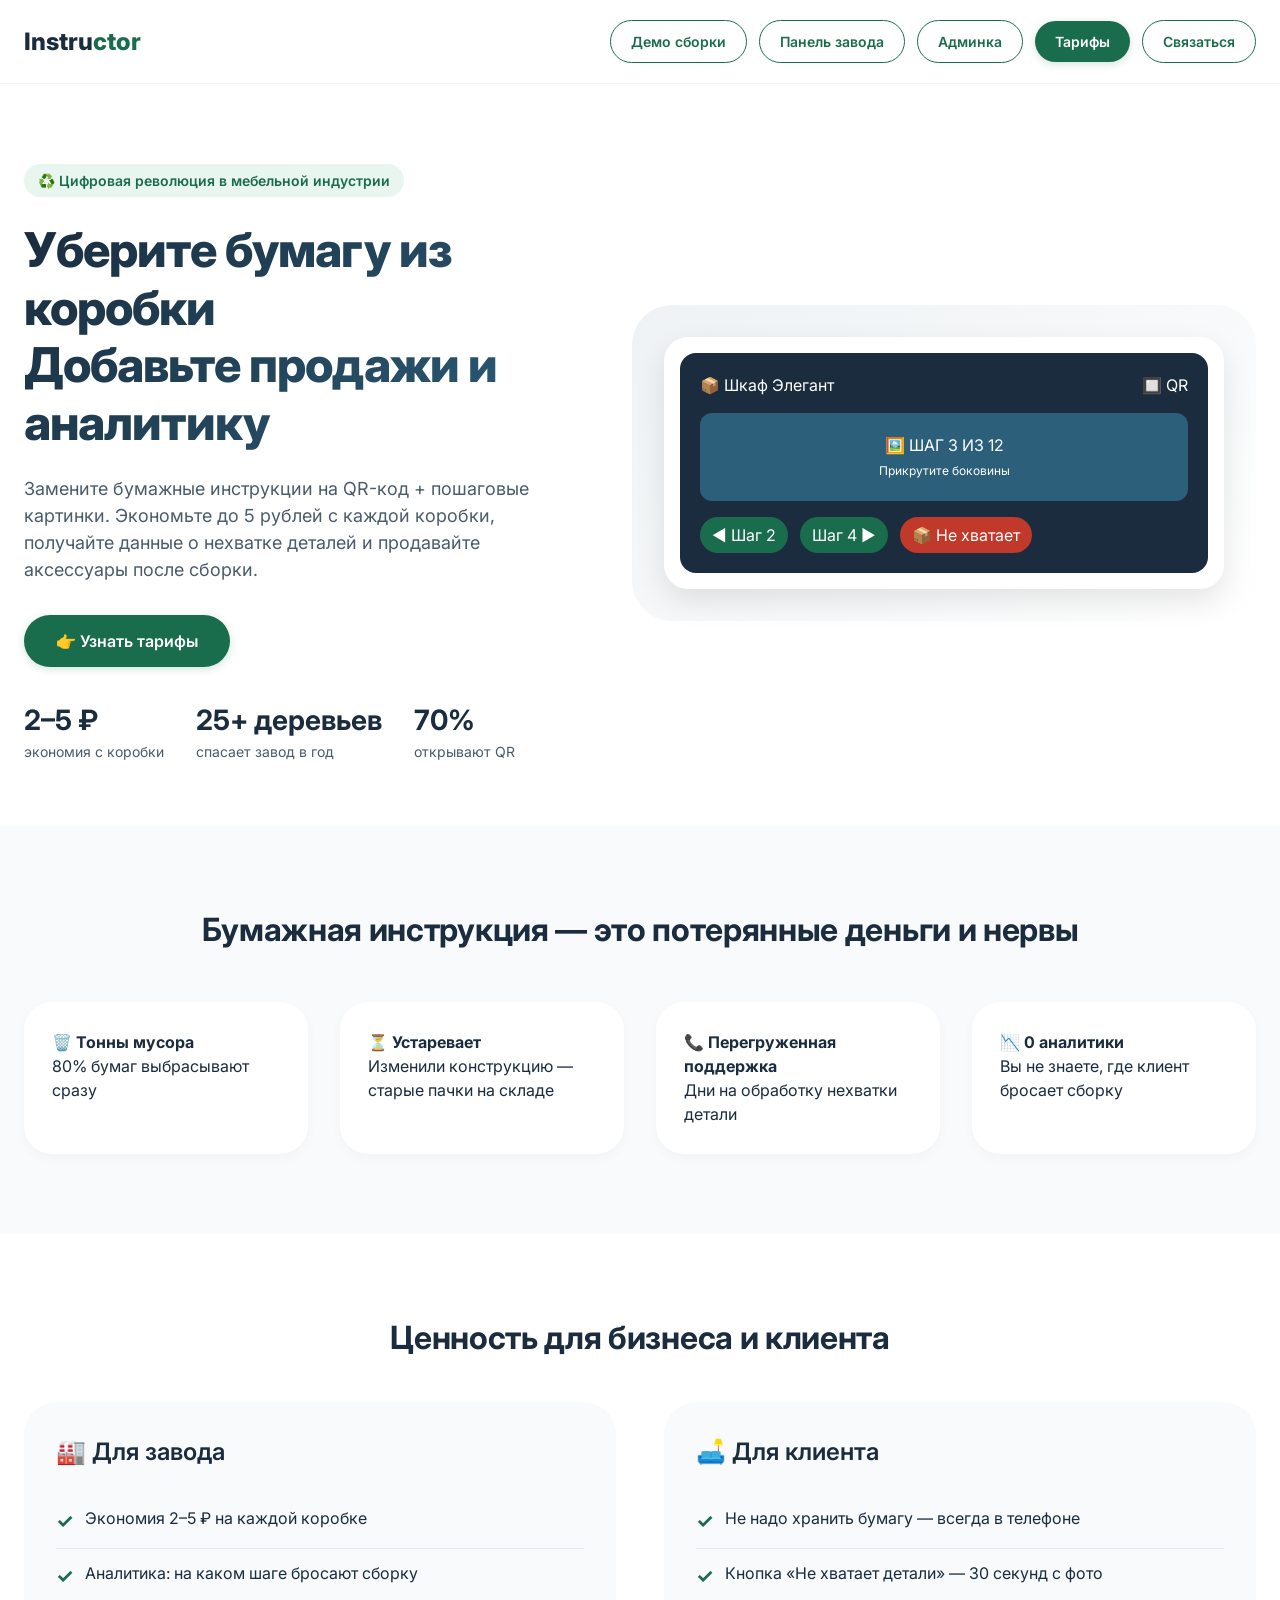
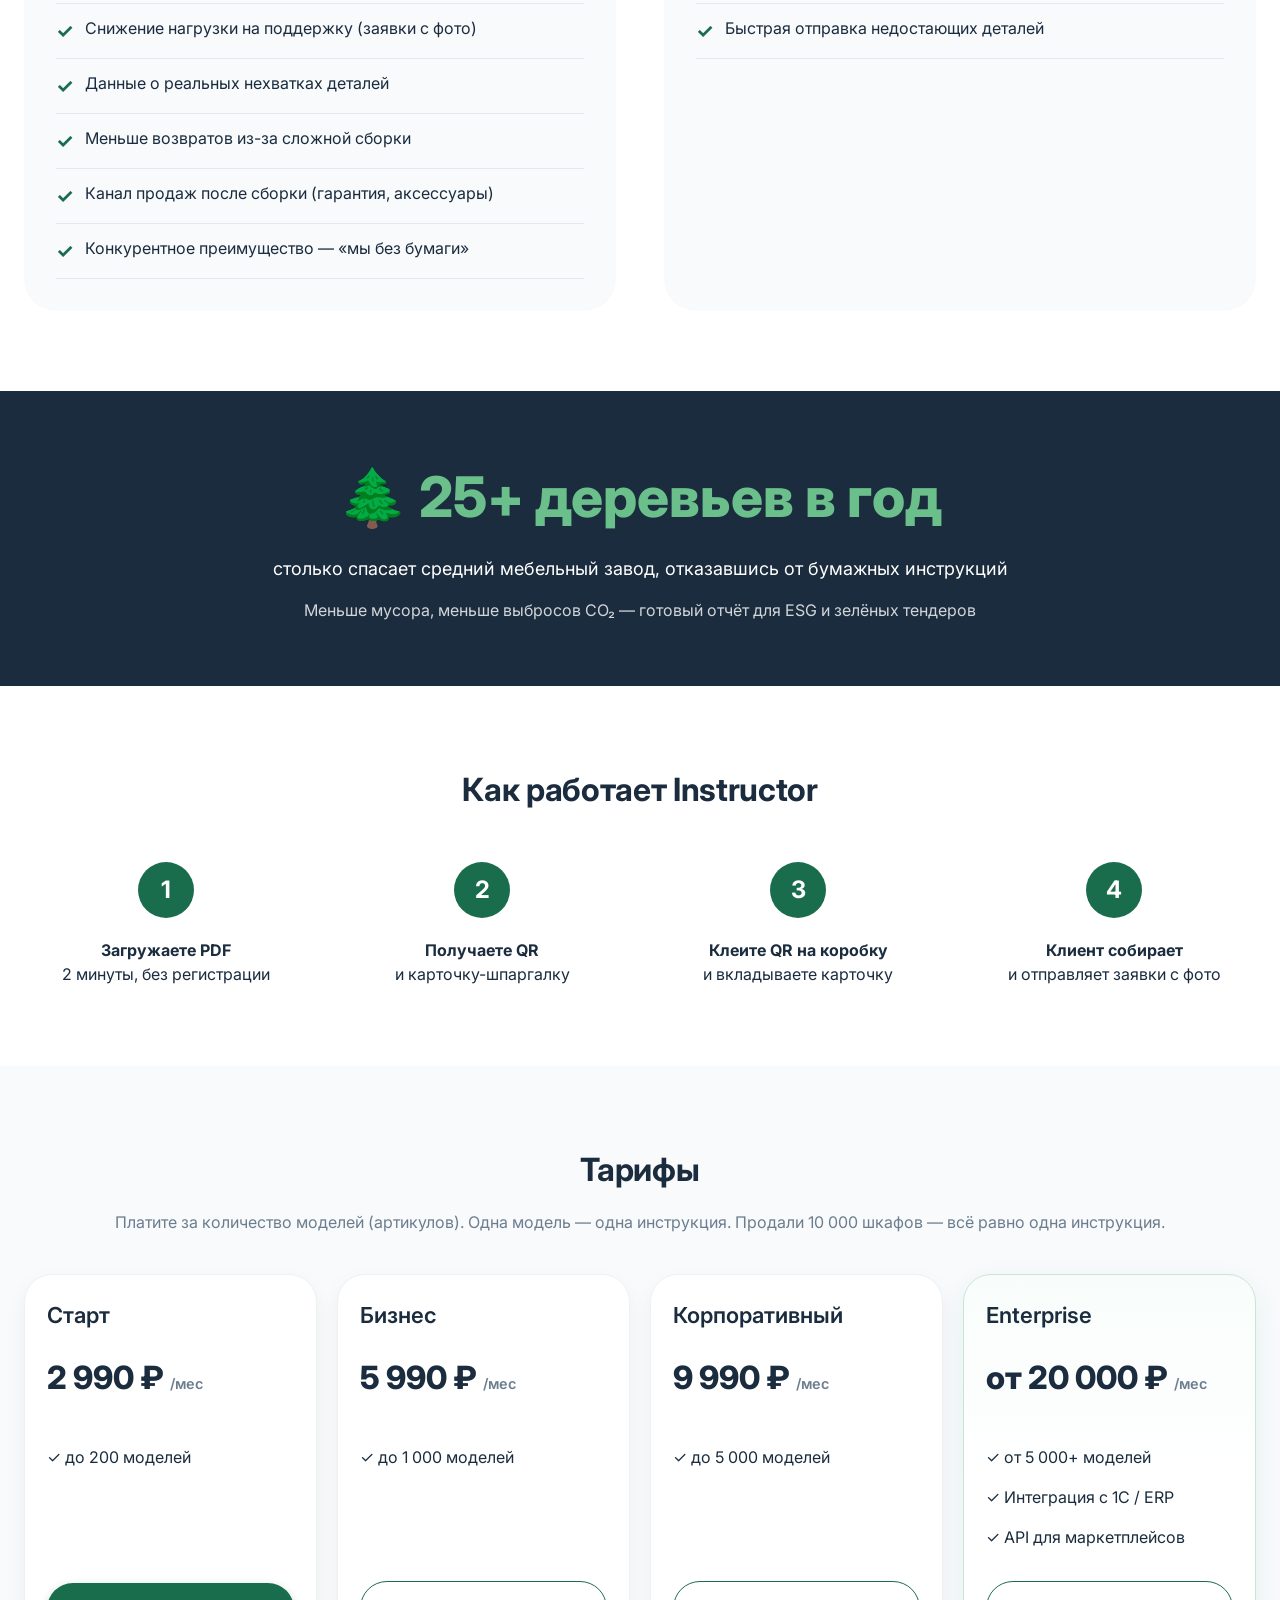
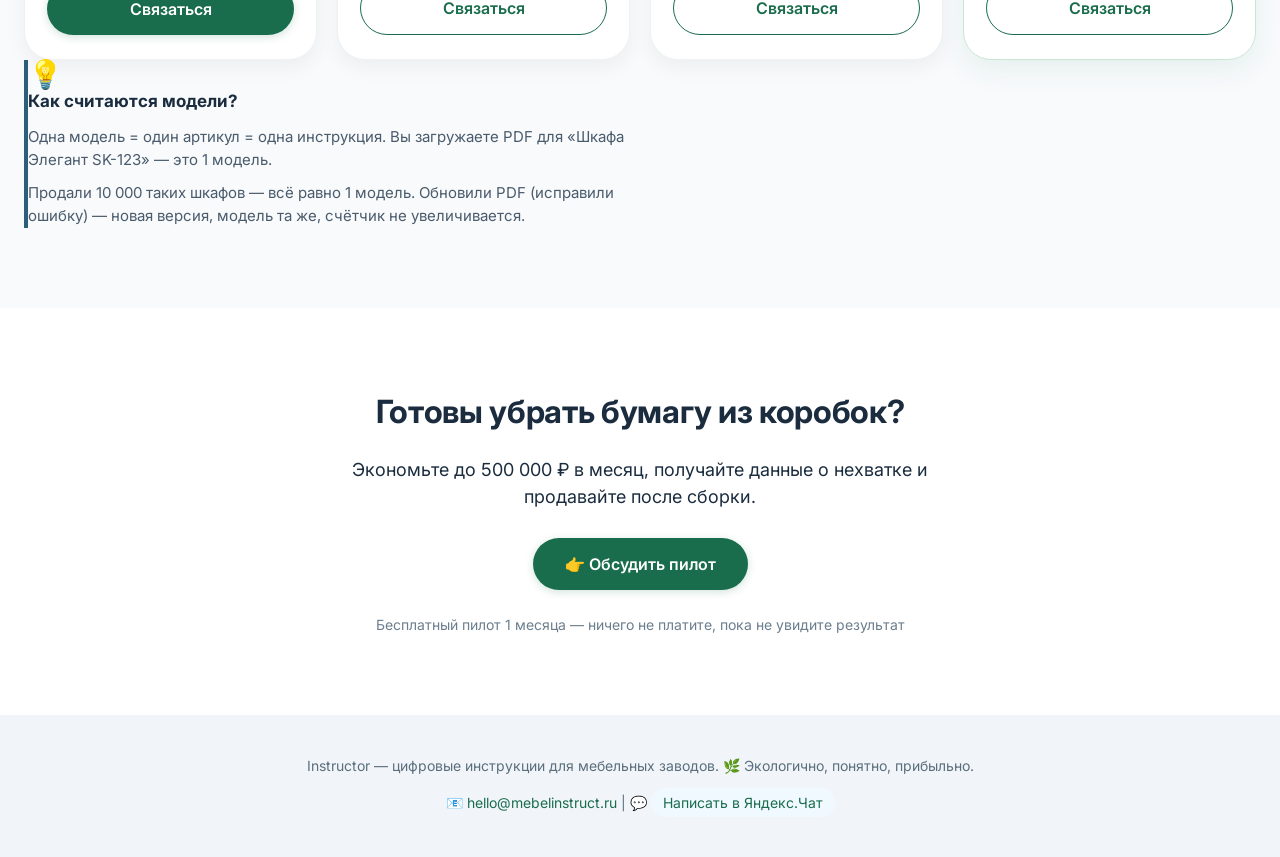
==== commit cb3171a7: "DEL WARN" ====
--- a/index.html
+++ b/index.html
@@ -188,14 +188,14 @@
                         <p>Продали 10 000 таких шкафов — всё равно 1 модель. Обновили PDF (исправили ошибку) — новая версия, модель та же, счётчик не увеличивается.</p>
                     </div>
                 </div>
-                <div class="pricing-note pricing-note--warning">
+                <!--<div class="pricing-note pricing-note--warning">
                     <div class="pricing-note__icon" aria-hidden="true">⚠️</div>
                     <div class="pricing-note__body">
                         <strong class="pricing-note__title">Важно</strong>
                         <p>Если у модели есть модификации (SK-123A, SK-123B), загружайте все PDF под одним артикулом.</p>
                         <p>Система покажет клиенту выбор цвета/размера перед сборкой. Это всё ещё одна модель в тарифе.</p>
                     </div>
-                </div>
+                </div>-->
             </div>
         </div>
     </section>
--- a/assets/css/landing.css
+++ b/assets/css/landing.css
@@ -320,25 +320,11 @@
   white-space: nowrap;
 }
 
-.pricing-notes {
-  display: grid;
-  grid-template-columns: 1fr 1fr;
-  gap: 24px;
-  margin-top: 48px;
-  max-width: 1080px;
-  margin-left: auto;
-  margin-right: auto;
-}
-
-.pricing-note {
-  display: flex;
-  gap: 18px;
-  align-items: flex-start;
-  background: #ffffff;
-  border-radius: 24px;
-  padding: 24px 26px;
-  border: 1px solid #e2e8f0;
-  box-shadow: 0 4px 18px rgba(0, 0, 0, 0.04);
+.pricing-notes .pricing-note:only-child {
+  grid-column: 1 / -1;
+  max-width: 640px;
+  width: 100%;
+  justify-self: center;
 }
 
 .pricing-note--info {
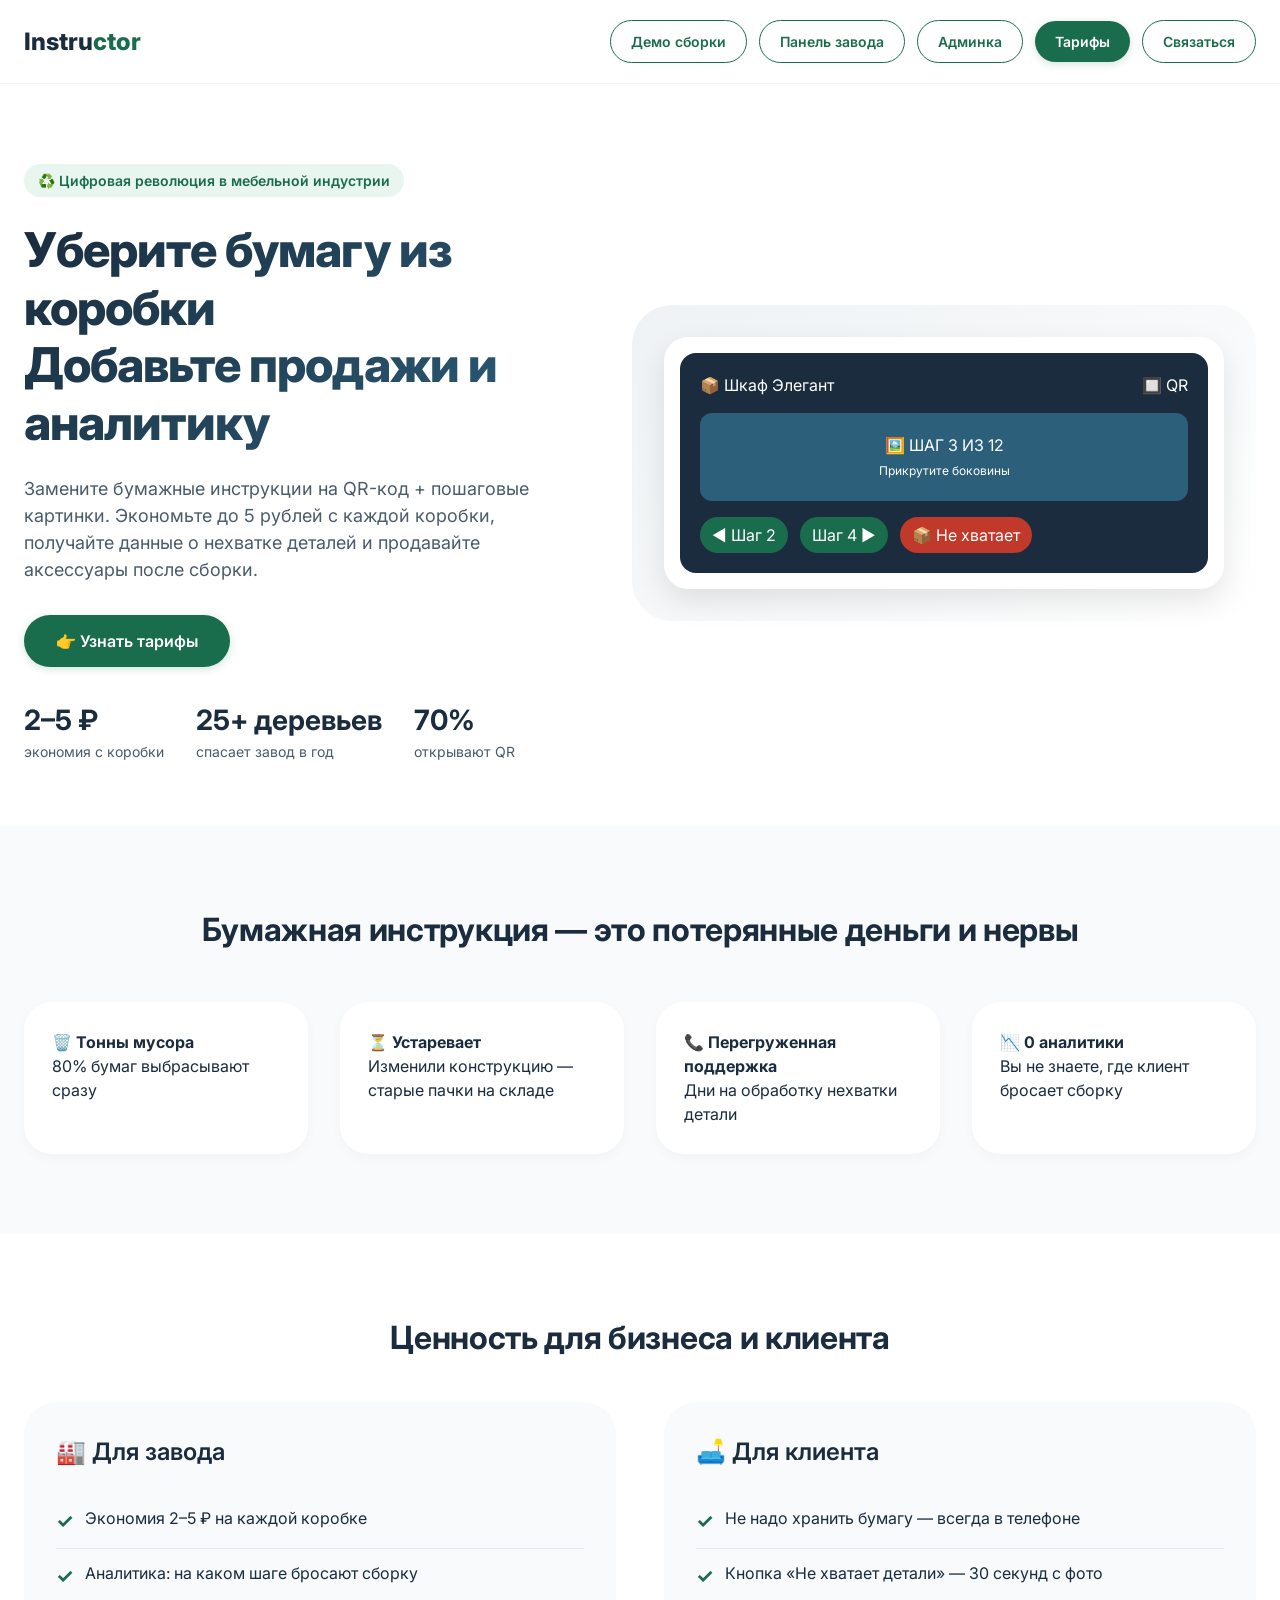
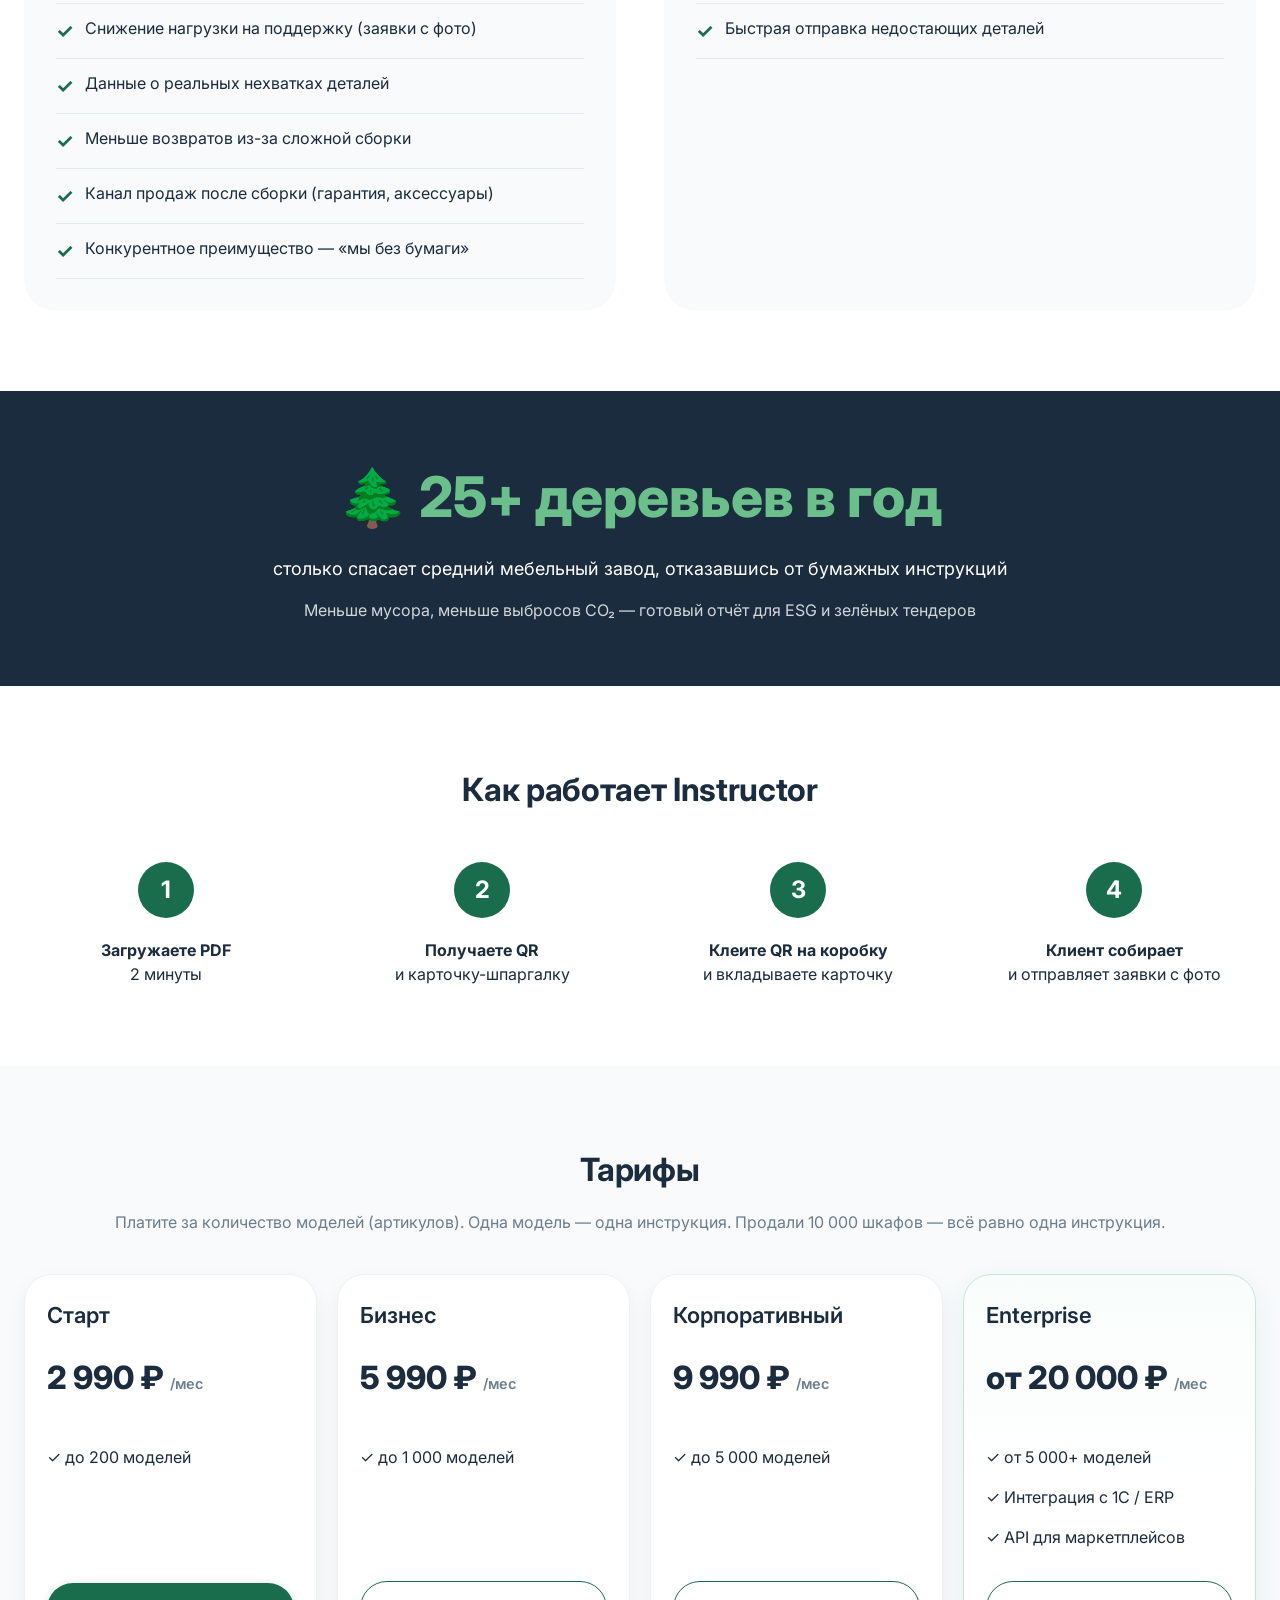
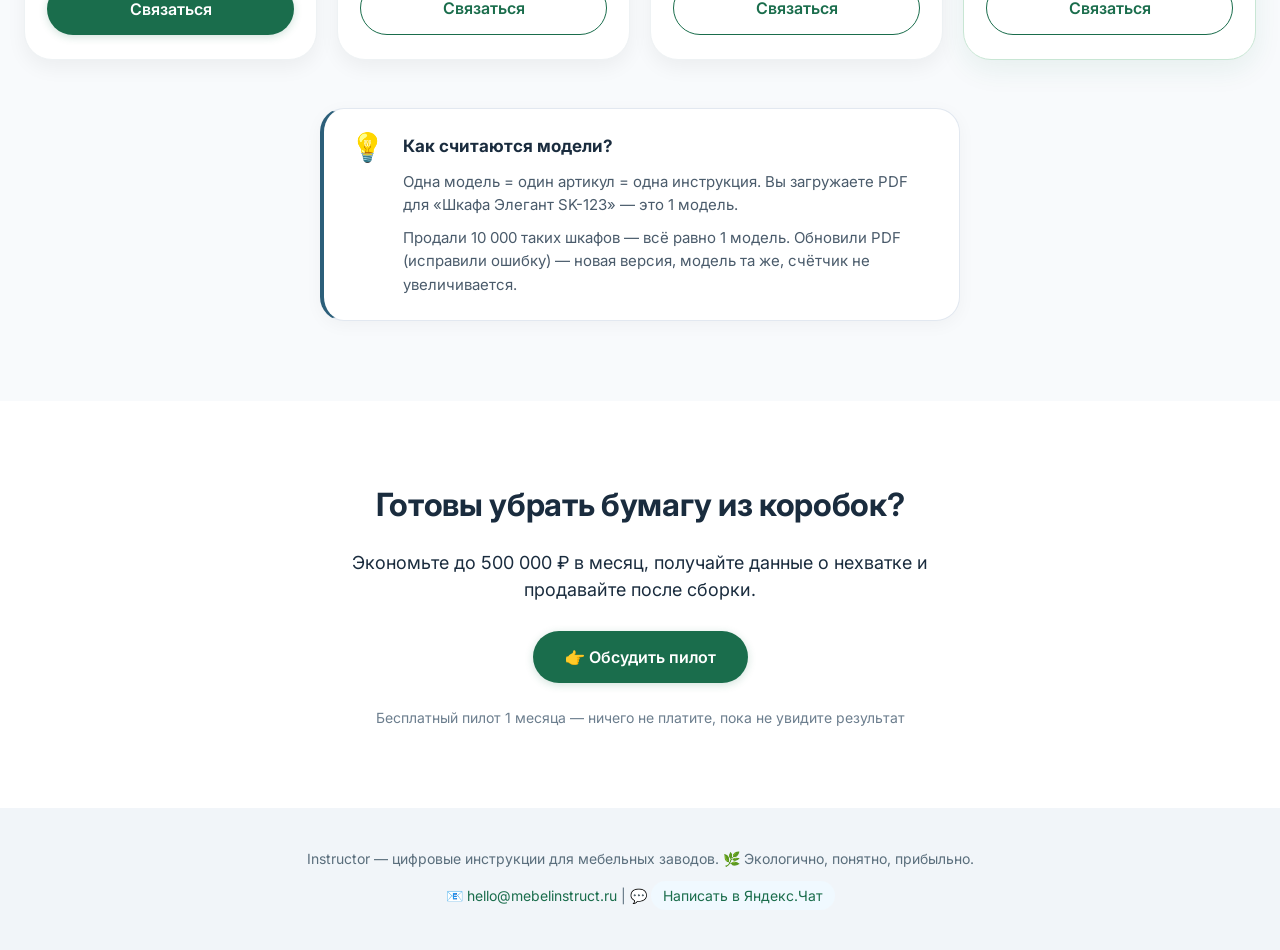
==== commit 2869fd51: "zoom fix" ====
--- a/index.html
+++ b/index.html
@@ -120,7 +120,7 @@
         <div class="container">
             <h2 style="text-align: center;">Как работает Instructor</h2>
             <div class="steps">
-                <div class="step"><div class="step-number">1</div> <strong>Загружаете PDF</strong><br>2 минуты, без регистрации</div>
+                <div class="step"><div class="step-number">1</div> <strong>Загружаете PDF</strong><br>2 минуты</div>
                 <div class="step"><div class="step-number">2</div> <strong>Получаете QR</strong><br>и карточку-шпаргалку</div>
                 <div class="step"><div class="step-number">3</div> <strong>Клеите QR на коробку</strong><br>и вкладываете карточку</div>
                 <div class="step"><div class="step-number">4</div> <strong>Клиент собирает</strong><br>и отправляет заявки с фото</div>
--- a/assets/css/landing.css
+++ b/assets/css/landing.css
@@ -320,6 +320,29 @@
   white-space: nowrap;
 }
 
+.pricing-notes {
+  display: grid;
+  grid-template-columns: 1fr 1fr;
+  gap: 24px;
+  margin-top: 48px;
+  max-width: 1080px;
+  margin-left: auto;
+  margin-right: auto;
+  justify-content: center;
+}
+
+.pricing-note {
+  display: flex;
+  gap: 18px;
+  align-items: flex-start;
+  background: #ffffff;
+  border-radius: 24px;
+  padding: 24px 26px;
+  border: 1px solid #e2e8f0;
+  box-shadow: 0 4px 18px rgba(0, 0, 0, 0.04);
+}
+
+/* Одна карточка — по центру секции */
 .pricing-notes .pricing-note:only-child {
   grid-column: 1 / -1;
   max-width: 640px;
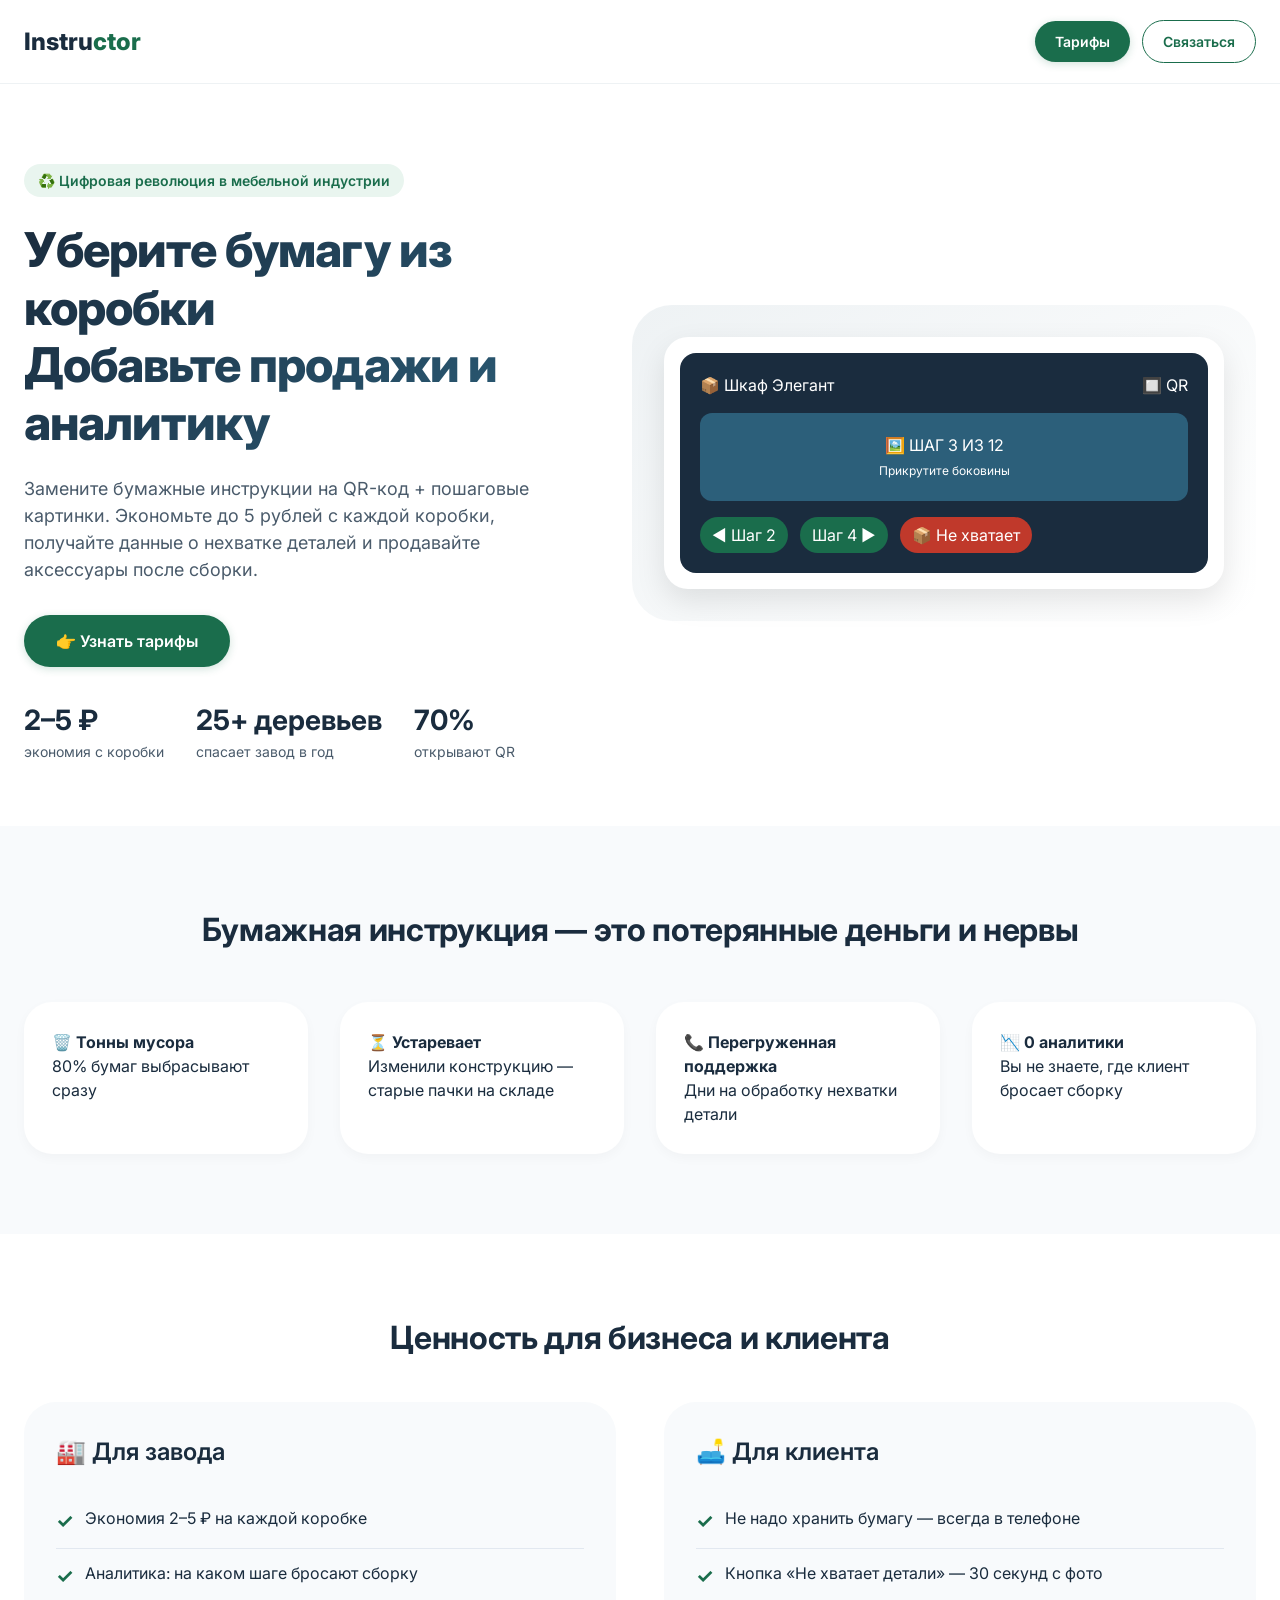
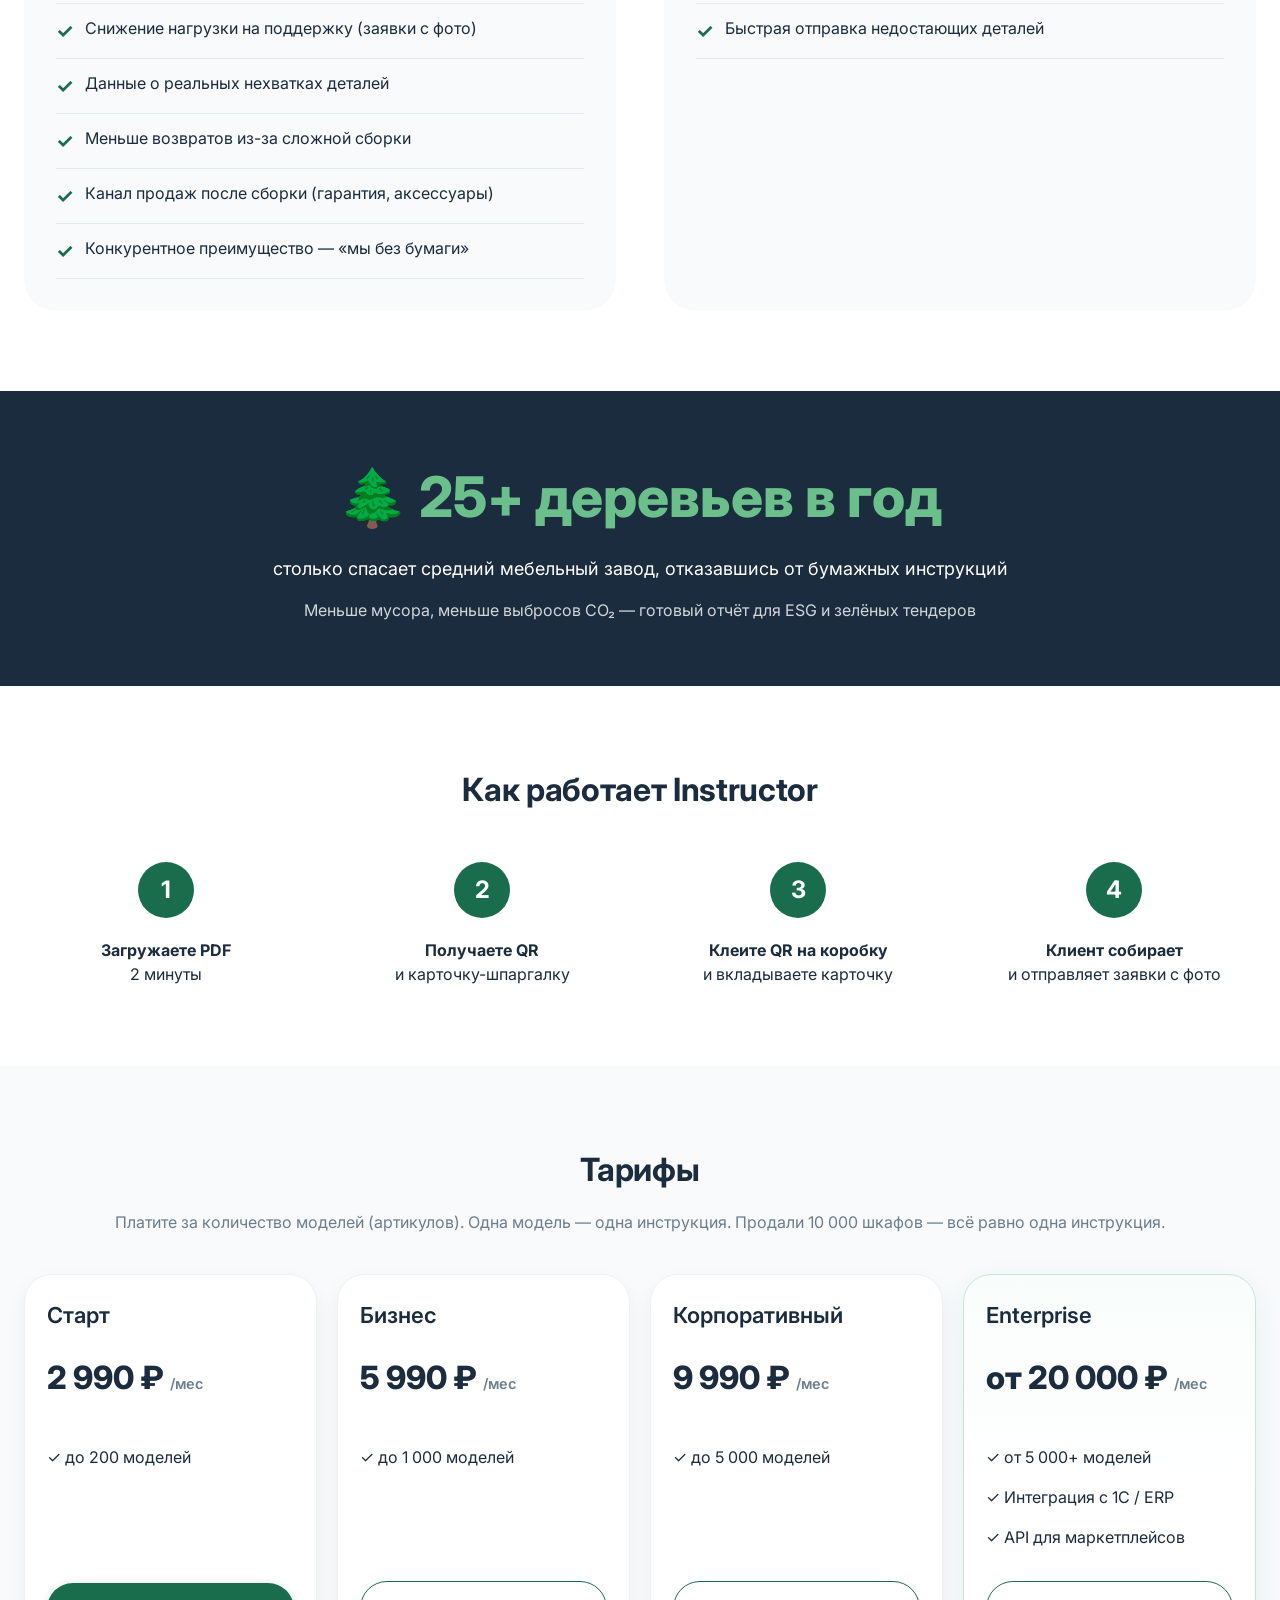
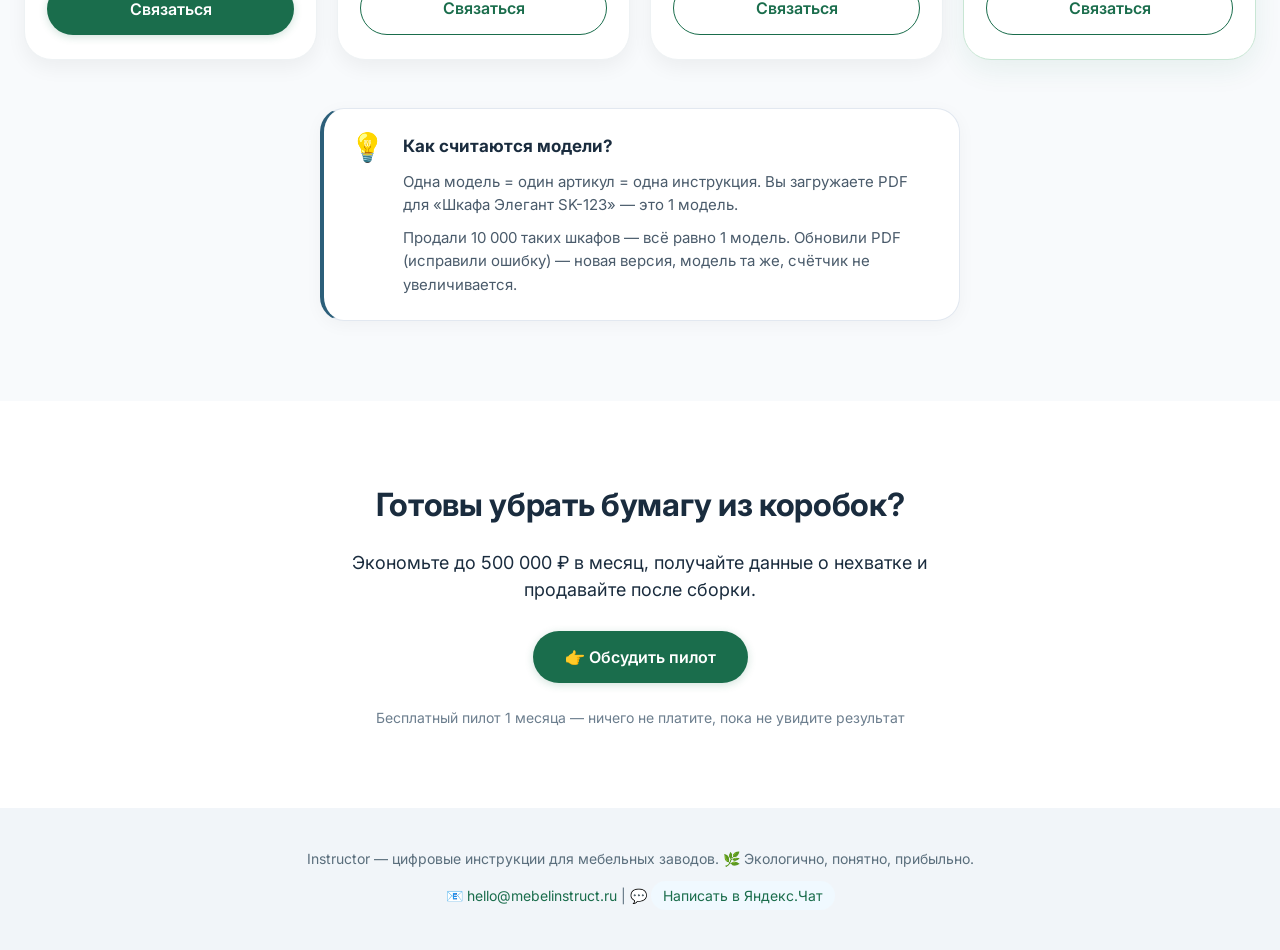
==== commit 199f4450: "hide" ====
--- a/index.html
+++ b/index.html
@@ -21,11 +21,11 @@
     <div class="container header-inner">
         <a href="./" class="logo">Instru<span>ctor</span></a>
         <div class="nav-links">
-            <div class="landing-demo-nav" style="display: flex; gap: 12px; flex-wrap: wrap; align-items: center;">
+            <!--<div class="landing-demo-nav" style="display: flex; gap: 12px; flex-wrap: wrap; align-items: center;">
                 <a href="consumer/?id=demo" class="btn btn-outline" style="padding: 10px 20px;">Демо сборки</a>
                 <a href="producer/" class="btn btn-outline" style="padding: 10px 20px;">Панель завода</a>
                 <a href="admin/" class="btn btn-outline" style="padding: 10px 20px;">Админка</a>
-            </div>
+            </div>-->
             <a href="#try" class="btn btn-primary" style="padding: 10px 20px;">Тарифы</a>
             <a href="#contact" class="btn btn-outline" style="padding: 10px 20px;">Связаться</a>
         </div>
